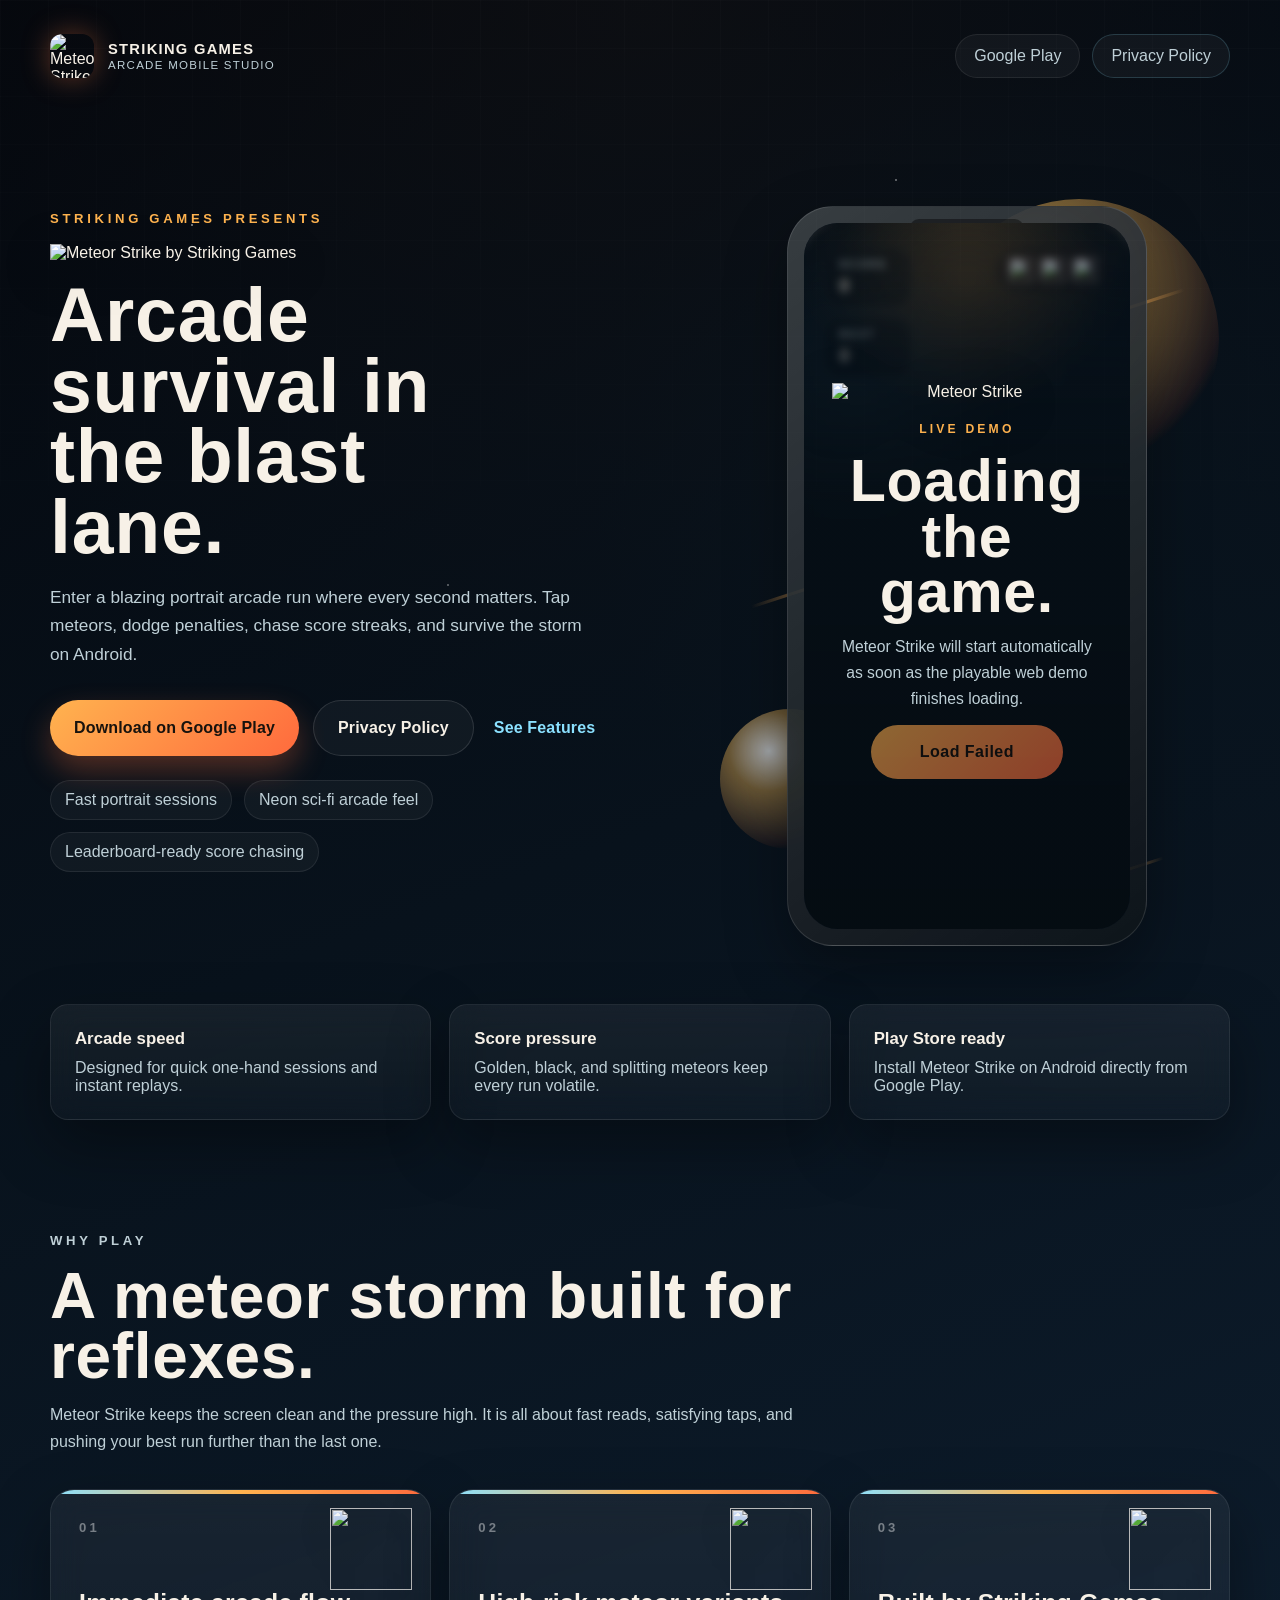
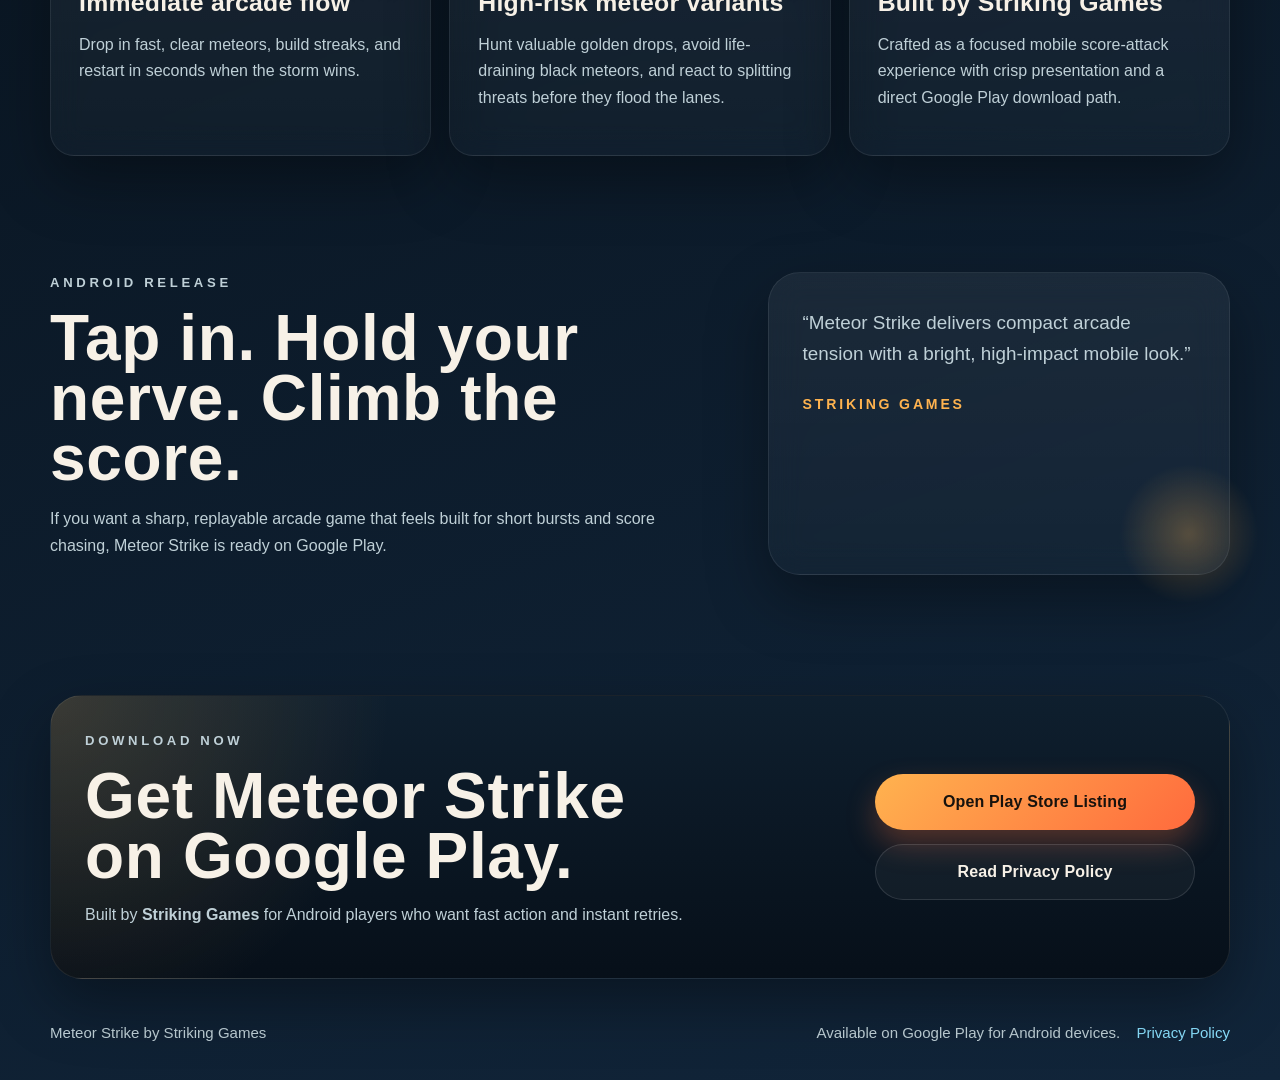
==== index.html @ a372d386 "Add files via upload" ====
<!DOCTYPE html>
<html lang="en">
  <head>
    <meta charset="UTF-8" />
    <meta name="viewport" content="width=device-width, initial-scale=1.0" />
    <title>Meteor Strike | Download on Google Play</title>
    <meta
      name="description"
      content="Meteor Strike by Striking Games is a fast arcade meteor-tapping game for Android. Download it now on Google Play."
    />
    <meta
      property="og:title"
      content="Meteor Strike | Download on Google Play"
    />
    <meta
      property="og:description"
      content="Dive into a blazing arcade storm from Striking Games and download Meteor Strike on Google Play."
    />
    <meta property="og:type" content="website" />
    <link rel="preconnect" href="https://play.google.com" />
    <link rel="stylesheet" href="styles.css" />
  </head>
  <body>
    <div class="page-shell">
      <header class="hero">
        <nav class="topbar" aria-label="Primary">
          <a class="studio-mark" href="#top" aria-label="Meteor Strike home">
            <img
              class="studio-mark__icon"
              src="assets/logo_meteor_strike_mark.png"
              alt="Meteor Strike icon"
            />
            <span class="studio-mark__text">
              <strong>Striking Games</strong>
              <span>Arcade Mobile Studio</span>
            </span>
          </a>
          <div class="topbar__actions">
            <a
              class="topbar__link"
              href="https://play.google.com/store/apps/details?id=com.strikinggames.meteorstrike"
              target="_blank"
              rel="noreferrer"
            >
              Google Play
            </a>
            <a
              class="topbar__link topbar__link--soft"
              href="https://strikinggames.github.io/meteor-strike-privacy/"
              target="_blank"
              rel="noreferrer"
            >
              Privacy Policy
            </a>
          </div>
        </nav>

        <section class="hero__content" id="top">
          <div class="hero-copy">
            <p class="eyebrow">STRIKING GAMES PRESENTS</p>
            <img
              class="hero-copy__logo"
              src="assets/logo_meteor_strike.png"
              alt="Meteor Strike by Striking Games"
            />
            <h1 class="sr-only">Meteor Strike</h1>
            <p class="hero-copy__tagline">Arcade survival in the blast lane.</p>
            <p class="hero-copy__lede">
              Enter a blazing portrait arcade run where every second matters.
              Tap meteors, dodge penalties, chase score streaks, and survive the
              storm on Android.
            </p>
            <div class="hero-copy__actions">
              <a
                class="button button--primary"
                href="https://play.google.com/store/apps/details?id=com.strikinggames.meteorstrike"
                target="_blank"
                rel="noreferrer"
              >
                Download on Google Play
              </a>
              <a
                class="button button--ghost"
                href="https://strikinggames.github.io/meteor-strike-privacy/"
                target="_blank"
                rel="noreferrer"
              >
                Privacy Policy
              </a>
              <a class="button button--text" href="#features">See Features</a>
            </div>
            <ul class="hero-copy__meta" aria-label="Game highlights">
              <li>Fast portrait sessions</li>
              <li>Neon sci-fi arcade feel</li>
              <li>Leaderboard-ready score chasing</li>
            </ul>
          </div>

          <div class="hero-art">
            <div class="phone-frame">
              <div class="phone-frame__screen">
                <div class="game-shell" data-game-root>
                  <canvas
                    class="game-canvas"
                    data-game-canvas
                    width="540"
                    height="1170"
                  ></canvas>

                  <div class="game-ui">
                    <div class="game-hud">
                      <div class="game-badges">
                        <div class="game-badge">
                          <span>Score</span>
                          <strong data-game-score>0</strong>
                        </div>
                        <div class="game-badge">
                          <span>Best</span>
                          <strong data-game-best>0</strong>
                        </div>
                      </div>

                      <div
                        class="game-hearts"
                        data-game-hearts
                        aria-label="Lives remaining"
                      >
                        <img
                          class="game-heart"
                          src="assets/icon_heart.png"
                          alt=""
                        />
                        <img
                          class="game-heart"
                          src="assets/icon_heart.png"
                          alt=""
                        />
                        <img
                          class="game-heart"
                          src="assets/icon_heart.png"
                          alt=""
                        />
                      </div>
                    </div>

                    <div class="game-tip" data-game-tip>
                      Hold and drag across meteors
                    </div>

                    <div class="game-overlay" data-game-menu>
                      <img
                        class="game-overlay__logo"
                        src="assets/logo_meteor_strike.png"
                        alt="Meteor Strike"
                      />
                      <p class="game-overlay__eyebrow">LIVE DEMO</p>
                      <h2>Loading the game.</h2>
                      <p class="game-overlay__text">
                        Meteor Strike will start automatically as soon as the
                        playable web demo finishes loading.
                      </p>
                      <button
                        class="game-button"
                        data-game-start
                        type="button"
                      >
                        Start Run
                      </button>
                    </div>

                    <div class="game-overlay" data-game-over hidden>
                      <p class="game-overlay__eyebrow">GAME OVER</p>
                      <h2 data-game-final-score>Final Score 0</h2>
                      <p class="game-overlay__text" data-game-best-line>
                        Best 0
                      </p>
                      <button
                        class="game-button"
                        data-game-retry
                        type="button"
                      >
                        Play Again
                      </button>
                    </div>
                  </div>
                </div>
              </div>
            </div>

            <div class="orb orb--large"></div>
            <div class="orb orb--small"></div>
            <div class="streak streak--one"></div>
            <div class="streak streak--two"></div>
            <div class="streak streak--three"></div>
          </div>
        </section>
      </header>

      <main>
        <section class="stats-band" aria-label="Game value points">
          <article>
            <strong>Arcade speed</strong>
            <span>Designed for quick one-hand sessions and instant replays.</span>
          </article>
          <article>
            <strong>Score pressure</strong>
            <span>Golden, black, and splitting meteors keep every run volatile.</span>
          </article>
          <article>
            <strong>Play Store ready</strong>
            <span>Install Meteor Strike on Android directly from Google Play.</span>
          </article>
        </section>

        <section class="features" id="features">
          <div class="section-heading">
            <p class="eyebrow">WHY PLAY</p>
            <h2>A meteor storm built for reflexes.</h2>
            <p>
              Meteor Strike keeps the screen clean and the pressure high. It is
              all about fast reads, satisfying taps, and pushing your best run
              further than the last one.
            </p>
          </div>

          <div class="feature-grid">
            <article class="feature-card">
              <img
                class="feature-card__meteor"
                src="assets/meteor_normal.png"
                alt=""
              />
              <span class="feature-card__index">01</span>
              <h3>Immediate arcade flow</h3>
              <p>
                Drop in fast, clear meteors, build streaks, and restart in
                seconds when the storm wins.
              </p>
            </article>

            <article class="feature-card">
              <img
                class="feature-card__meteor"
                src="assets/meteor_golden.png"
                alt=""
              />
              <span class="feature-card__index">02</span>
              <h3>High-risk meteor variants</h3>
              <p>
                Hunt valuable golden drops, avoid life-draining black meteors,
                and react to splitting threats before they flood the lanes.
              </p>
            </article>

            <article class="feature-card">
              <img
                class="feature-card__meteor"
                src="assets/meteor_black.png"
                alt=""
              />
              <span class="feature-card__index">03</span>
              <h3>Built by Striking Games</h3>
              <p>
                Crafted as a focused mobile score-attack experience with crisp
                presentation and a direct Google Play download path.
              </p>
            </article>
          </div>
        </section>

        <section class="spotlight">
          <div class="spotlight__copy">
            <p class="eyebrow">ANDROID RELEASE</p>
            <h2>Tap in. Hold your nerve. Climb the score.</h2>
            <p>
              If you want a sharp, replayable arcade game that feels built for
              short bursts and score chasing, Meteor Strike is ready on Google
              Play.
            </p>
          </div>

          <div class="quote-card">
            <p class="quote-card__line">
              “Meteor Strike delivers compact arcade tension with a bright,
              high-impact mobile look.”
            </p>
            <p class="quote-card__source">Striking Games</p>
          </div>
        </section>

        <section class="cta-panel">
          <div class="cta-panel__copy">
            <p class="eyebrow">DOWNLOAD NOW</p>
            <h2>Get Meteor Strike on Google Play.</h2>
            <p>
              Built by <strong>Striking Games</strong> for Android players who
              want fast action and instant retries.
            </p>
          </div>

          <div class="cta-panel__actions">
            <a
              class="button button--primary button--large"
              href="https://play.google.com/store/apps/details?id=com.strikinggames.meteorstrike"
              target="_blank"
              rel="noreferrer"
            >
              Open Play Store Listing
            </a>
            <a
              class="button button--ghost button--large"
              href="https://strikinggames.github.io/meteor-strike-privacy/"
              target="_blank"
              rel="noreferrer"
            >
              Read Privacy Policy
            </a>
          </div>
        </section>
      </main>

      <footer class="footer">
        <p>Meteor Strike by Striking Games</p>
        <p>
          Available on Google Play for Android devices.
          <a
            class="footer__link"
            href="https://strikinggames.github.io/meteor-strike-privacy/"
            target="_blank"
            rel="noreferrer"
          >
            Privacy Policy
          </a>
        </p>
      </footer>
    </div>

    <div class="mobile-action-bar" aria-label="Primary mobile actions">
      <a
        class="mobile-action-bar__button mobile-action-bar__button--primary"
        href="https://play.google.com/store/apps/details?id=com.strikinggames.meteorstrike"
        target="_blank"
        rel="noreferrer"
      >
        Download Game
      </a>
      <a
        class="mobile-action-bar__button mobile-action-bar__button--ghost"
        href="https://strikinggames.github.io/meteor-strike-privacy/"
        target="_blank"
        rel="noreferrer"
      >
        Privacy Policy
      </a>
    </div>
    <script src="demo.js"></script>
  </body>
</html>
---- styles.css ----
:root {
  --bg-deep: #08121c;
  --bg-mid: #11253a;
  --bg-glow: #173f54;
  --panel: rgba(10, 22, 34, 0.72);
  --panel-strong: rgba(11, 20, 29, 0.88);
  --text-main: #f7f1e7;
  --text-soft: #bfd0d7;
  --line: rgba(255, 255, 255, 0.08);
  --ember: #ff6a3d;
  --sun: #ffb34f;
  --ice: #8be1ff;
  --shadow: #26384a;
  --radius-xl: 32px;
  --radius-lg: 24px;
  --radius-md: 18px;
  --shadow-xl: 0 24px 60px rgba(0, 0, 0, 0.35);
  --max-width: 1180px;
}

* {
  box-sizing: border-box;
}

html {
  scroll-behavior: smooth;
}

body {
  margin: 0;
  min-height: 100vh;
  color: var(--text-main);
  font-family: "Avenir Next", "Segoe UI", "Trebuchet MS", sans-serif;
  background:
    linear-gradient(160deg, rgba(4, 7, 13, 0.82) 0%, rgba(8, 18, 28, 0.9) 34%, rgba(17, 37, 58, 0.94) 100%),
    radial-gradient(circle at top, rgba(255, 163, 73, 0.18), transparent 28%),
    radial-gradient(circle at 80% 18%, rgba(85, 222, 255, 0.12), transparent 18%),
    url("assets/background_space.png") center top / cover fixed,
    linear-gradient(160deg, #04070d 0%, var(--bg-deep) 34%, var(--bg-mid) 100%);
  overflow-x: hidden;
}

body::before {
  content: "";
  position: fixed;
  inset: 0;
  pointer-events: none;
  background-image:
    radial-gradient(circle at 15% 25%, rgba(255, 255, 255, 0.9) 0 1px, transparent 1.4px),
    radial-gradient(circle at 35% 65%, rgba(255, 255, 255, 0.65) 0 1px, transparent 1.5px),
    radial-gradient(circle at 70% 20%, rgba(255, 255, 255, 0.75) 0 1px, transparent 1.4px),
    radial-gradient(circle at 85% 72%, rgba(255, 255, 255, 0.6) 0 1px, transparent 1.5px);
  opacity: 0.45;
}

body::after {
  content: "";
  position: fixed;
  inset: 0;
  pointer-events: none;
  background:
    linear-gradient(rgba(255, 255, 255, 0.02) 1px, transparent 1px),
    linear-gradient(90deg, rgba(255, 255, 255, 0.02) 1px, transparent 1px);
  background-size: 48px 48px;
  mask-image: linear-gradient(to bottom, rgba(0, 0, 0, 0.75), transparent 90%);
}

a {
  color: inherit;
  text-decoration: none;
}

.page-shell {
  position: relative;
}

.mobile-action-bar {
  display: none;
}

.hero,
.stats-band,
.features,
.spotlight,
.cta-panel,
.footer {
  width: min(calc(100% - 32px), var(--max-width));
  margin: 0 auto;
}

.hero {
  padding: 24px 0 40px;
}

.topbar {
  display: flex;
  align-items: center;
  justify-content: space-between;
  gap: 24px;
  padding: 10px 0 28px;
}

.studio-mark {
  display: inline-flex;
  align-items: center;
  gap: 14px;
}

.studio-mark__icon {
  width: 44px;
  height: 44px;
  border-radius: 12px;
  object-fit: cover;
  box-shadow: 0 0 28px rgba(255, 130, 71, 0.35);
}

.studio-mark__text {
  display: grid;
  gap: 2px;
  text-transform: uppercase;
  letter-spacing: 0.08em;
}

.studio-mark__text strong {
  font-size: 0.92rem;
}

.studio-mark__text span {
  font-size: 0.72rem;
  color: var(--text-soft);
}

.topbar__actions {
  display: flex;
  align-items: center;
  gap: 12px;
  flex-wrap: wrap;
}

.topbar__link {
  padding: 12px 18px;
  border: 1px solid var(--line);
  border-radius: 999px;
  background: rgba(255, 255, 255, 0.04);
  color: var(--text-soft);
  transition: border-color 0.2s ease, transform 0.2s ease, color 0.2s ease;
}

.topbar__link:hover,
.topbar__link:focus-visible {
  color: var(--text-main);
  border-color: rgba(255, 180, 79, 0.5);
  transform: translateY(-1px);
}

.topbar__link--soft {
  border-color: rgba(139, 225, 255, 0.18);
}

.hero__content {
  display: grid;
  grid-template-columns: minmax(0, 1.08fr) minmax(320px, 0.92fr);
  gap: 36px;
  align-items: center;
  padding: 28px 0 0;
}

.hero-copy {
  animation: rise-in 0.8s ease both;
}

.eyebrow {
  margin: 0 0 14px;
  color: var(--sun);
  font-size: 0.82rem;
  font-weight: 700;
  letter-spacing: 0.28em;
  text-transform: uppercase;
}

.sr-only {
  position: absolute;
  width: 1px;
  height: 1px;
  padding: 0;
  margin: -1px;
  overflow: hidden;
  clip: rect(0, 0, 0, 0);
  white-space: nowrap;
  border: 0;
}

h1,
h2,
h3 {
  margin: 0;
  font-family: "Avenir Next Condensed", "Futura", "Trebuchet MS", sans-serif;
  line-height: 0.94;
  letter-spacing: 0.01em;
}

h1 {
  max-width: 10ch;
  font-size: clamp(3.6rem, 9vw, 7.2rem);
}

h2 {
  font-size: clamp(2.4rem, 5vw, 4.4rem);
}

h3 {
  font-size: 1.55rem;
  line-height: 1;
}

p {
  line-height: 1.65;
}

.hero-copy__logo {
  display: block;
  width: min(100%, 520px);
  margin-top: 4px;
  filter: drop-shadow(0 12px 24px rgba(0, 0, 0, 0.28));
}

.hero-copy__tagline {
  max-width: 26rem;
  margin: 18px 0 0;
  font-family: "Avenir Next Condensed", "Futura", "Trebuchet MS", sans-serif;
  font-size: clamp(2.6rem, 6vw, 4.7rem);
  font-weight: 700;
  letter-spacing: 0.01em;
  line-height: 0.94;
}

.hero-copy__lede,
.section-heading p,
.spotlight__copy p,
.cta-panel__copy p,
.feature-card p,
.quote-card__line,
.stats-band span,
.footer p {
  color: var(--text-soft);
}

.hero-copy__lede {
  max-width: 34rem;
  margin: 20px 0 0;
  font-size: 1.08rem;
}

.hero-copy__actions {
  display: flex;
  flex-wrap: wrap;
  gap: 14px;
  margin-top: 32px;
}

.button {
  display: inline-flex;
  align-items: center;
  justify-content: center;
  min-height: 56px;
  padding: 14px 24px;
  border-radius: 999px;
  font-weight: 700;
  letter-spacing: 0.01em;
  transition: transform 0.22s ease, box-shadow 0.22s ease, border-color 0.22s ease;
}

.button:hover,
.button:focus-visible {
  transform: translateY(-2px);
}

.button--primary {
  background: linear-gradient(135deg, var(--sun), var(--ember));
  color: #17120d;
  box-shadow: 0 14px 30px rgba(255, 113, 61, 0.3);
}

.button--primary:hover,
.button--primary:focus-visible {
  box-shadow: 0 18px 42px rgba(255, 113, 61, 0.42);
}

.button--ghost {
  border: 1px solid rgba(255, 255, 255, 0.12);
  background: rgba(255, 255, 255, 0.04);
}

.button--ghost:hover,
.button--ghost:focus-visible {
  border-color: rgba(139, 225, 255, 0.45);
}

.button--text {
  min-height: auto;
  padding: 16px 6px;
  border-radius: 0;
  color: var(--ice);
}

.button--text:hover,
.button--text:focus-visible {
  box-shadow: none;
  color: var(--text-main);
}

.button--large {
  min-width: min(100%, 320px);
}

.hero-copy__meta {
  display: flex;
  flex-wrap: wrap;
  gap: 12px;
  padding: 0;
  margin: 24px 0 0;
  list-style: none;
}

.hero-copy__meta li {
  padding: 10px 14px;
  border: 1px solid rgba(255, 255, 255, 0.08);
  border-radius: 999px;
  background: rgba(255, 255, 255, 0.04);
  color: var(--text-soft);
}

.hero-art {
  position: relative;
  min-height: 680px;
  animation: rise-in 0.95s ease 0.12s both;
}

.phone-frame {
  position: relative;
  z-index: 2;
  width: min(100%, 360px);
  margin: 72px auto 0;
  padding: 16px;
  border-radius: 46px;
  background:
    linear-gradient(145deg, rgba(255, 255, 255, 0.2), rgba(255, 255, 255, 0.03)),
    rgba(6, 13, 18, 0.9);
  border: 1px solid rgba(255, 255, 255, 0.12);
  box-shadow: var(--shadow-xl);
}

.phone-frame::before {
  content: "";
  position: absolute;
  top: 12px;
  left: 50%;
  width: 32%;
  height: 18px;
  transform: translateX(-50%);
  border-radius: 999px;
  background: rgba(0, 0, 0, 0.42);
}

.phone-frame__screen {
  position: relative;
  aspect-ratio: 9 / 19.5;
  overflow: hidden;
  border-radius: 34px;
  isolation: isolate;
  user-select: none;
  background:
    linear-gradient(180deg, rgba(7, 16, 25, 0.18), rgba(7, 16, 25, 0.3)),
    radial-gradient(circle at 50% 8%, rgba(255, 173, 84, 0.25), transparent 20%),
    radial-gradient(circle at 15% 24%, rgba(139, 225, 255, 0.12), transparent 24%),
    url("assets/background_space.png") center center / cover,
    linear-gradient(180deg, #071019 0%, #10263a 52%, #08121c 100%);
}

.phone-frame__screen.is-dragging {
  cursor: grabbing;
}

.phone-frame__screen::before {
  content: "";
  position: absolute;
  inset: 0;
  z-index: 0;
  background:
    radial-gradient(circle at 20% 14%, rgba(255, 255, 255, 0.95) 0 1px, transparent 1.5px),
    radial-gradient(circle at 78% 22%, rgba(255, 255, 255, 0.6) 0 1px, transparent 1.5px),
    radial-gradient(circle at 42% 44%, rgba(255, 255, 255, 0.75) 0 1px, transparent 1.4px),
    radial-gradient(circle at 66% 74%, rgba(255, 255, 255, 0.7) 0 1px, transparent 1.4px);
  opacity: 0.55;
}

.game-shell {
  position: absolute;
  inset: 0;
  z-index: 1;
}

.game-canvas {
  position: absolute;
  inset: 0;
  width: 100%;
  height: 100%;
  display: block;
  background: transparent;
  touch-action: none;
}

.game-ui {
  position: absolute;
  inset: 0;
  z-index: 2;
  pointer-events: none;
}

.game-hud {
  position: absolute;
  top: 24px;
  left: 20px;
  right: 20px;
  display: flex;
  align-items: flex-start;
  justify-content: space-between;
  gap: 16px;
}

.game-badges {
  display: flex;
  gap: 10px;
  flex-wrap: wrap;
}

.game-badge {
  min-width: 88px;
  padding: 10px 14px 11px;
  border: 1px solid rgba(255, 255, 255, 0.08);
  border-radius: 18px;
  background: rgba(7, 16, 25, 0.48);
  backdrop-filter: blur(10px);
}

.game-badge span {
  display: block;
  color: var(--text-soft);
  font-size: 0.68rem;
  font-weight: 700;
  letter-spacing: 0.18em;
  text-transform: uppercase;
}

.game-badge strong {
  display: block;
  margin-top: 6px;
  font-size: 1.2rem;
  line-height: 1;
}

.game-hearts {
  display: flex;
  align-items: center;
  gap: 8px;
  padding: 10px 12px;
  border: 1px solid rgba(255, 255, 255, 0.08);
  border-radius: 999px;
  background: rgba(7, 16, 25, 0.48);
  backdrop-filter: blur(10px);
}

.game-heart {
  width: 24px;
  height: 24px;
  object-fit: contain;
  filter: drop-shadow(0 0 10px rgba(255, 108, 96, 0.18));
  transition: opacity 0.18s ease, transform 0.18s ease;
}

.game-heart.is-empty {
  opacity: 0.18;
  transform: scale(0.9);
}

.game-tip {
  position: absolute;
  left: 20px;
  right: 20px;
  bottom: 22px;
  padding: 12px 16px;
  border: 1px solid rgba(255, 255, 255, 0.08);
  border-radius: 18px;
  background: rgba(7, 16, 25, 0.48);
  color: var(--text-main);
  font-size: 0.86rem;
  font-weight: 600;
  letter-spacing: 0.02em;
  text-align: center;
  backdrop-filter: blur(10px);
  opacity: 1;
  transform: translateY(0);
  transition: opacity 0.24s ease, transform 0.24s ease;
}

.game-tip.is-hidden {
  opacity: 0;
  transform: translateY(10px);
}

.game-overlay {
  position: absolute;
  inset: 0;
  display: flex;
  flex-direction: column;
  align-items: center;
  justify-content: center;
  gap: 14px;
  padding: 54px 28px 44px;
  text-align: center;
  pointer-events: auto;
  background:
    linear-gradient(180deg, rgba(4, 12, 19, 0.42), rgba(5, 12, 18, 0.88) 40%, rgba(5, 12, 18, 0.94) 100%),
    radial-gradient(circle at top, rgba(255, 183, 79, 0.14), transparent 26%);
  backdrop-filter: blur(4px);
}

.game-overlay[hidden] {
  display: none;
}

.game-overlay__logo {
  width: min(100%, 280px);
  filter: drop-shadow(0 12px 28px rgba(0, 0, 0, 0.34));
}

.game-overlay__eyebrow {
  margin: 4px 0 0;
  color: var(--sun);
  font-size: 0.76rem;
  font-weight: 800;
  letter-spacing: 0.26em;
  text-transform: uppercase;
}

.game-overlay h2 {
  max-width: 9ch;
  font-size: clamp(2.2rem, 8vw, 3.7rem);
}

.game-overlay__text {
  max-width: 19rem;
  margin: 0;
  color: var(--text-soft);
  font-size: 0.98rem;
}

.game-button {
  min-width: 192px;
  min-height: 54px;
  padding: 14px 26px;
  border: 0;
  border-radius: 999px;
  background: linear-gradient(135deg, var(--sun), var(--ember));
  color: #17120d;
  font: inherit;
  font-weight: 800;
  letter-spacing: 0.03em;
  cursor: pointer;
  box-shadow: 0 14px 32px rgba(255, 113, 61, 0.32);
  transition: transform 0.18s ease, box-shadow 0.18s ease;
}

.game-button:hover,
.game-button:focus-visible {
  transform: translateY(-2px);
  box-shadow: 0 18px 38px rgba(255, 113, 61, 0.4);
}

.game-button:disabled {
  opacity: 0.55;
  cursor: wait;
  transform: none;
  box-shadow: none;
}

.mobile-action-bar__button {
  display: inline-flex;
  align-items: center;
  justify-content: center;
  min-height: 54px;
  padding: 14px 16px;
  border-radius: 999px;
  font-weight: 800;
  letter-spacing: 0.02em;
}

.mobile-action-bar__button--primary {
  background: linear-gradient(135deg, var(--sun), var(--ember));
  color: #17120d;
  box-shadow: 0 14px 28px rgba(255, 113, 61, 0.28);
}

.mobile-action-bar__button--ghost {
  border: 1px solid rgba(255, 255, 255, 0.14);
  background: rgba(255, 255, 255, 0.05);
  color: var(--text-main);
}

.status-row {
  position: absolute;
  top: 28px;
  left: 24px;
  right: 24px;
  display: flex;
  align-items: center;
  justify-content: space-between;
  gap: 16px;
  padding: 14px 18px;
  z-index: 5;
  border: 1px solid rgba(255, 255, 255, 0.08);
  border-radius: 20px;
  background: rgba(7, 16, 25, 0.5);
  backdrop-filter: blur(10px);
}

.status-row__score {
  display: grid;
  gap: 4px;
}

.status-row span {
  color: var(--text-soft);
  text-transform: uppercase;
  letter-spacing: 0.16em;
  font-size: 0.75rem;
}

.status-row strong {
  font-size: 1.35rem;
}

.status-row__status {
  padding: 10px 14px;
  border: 1px solid rgba(139, 225, 255, 0.18);
  border-radius: 999px;
  background: rgba(139, 225, 255, 0.08);
  color: var(--ice);
  font-size: 0.78rem;
  font-weight: 700;
  letter-spacing: 0.12em;
  text-transform: uppercase;
  white-space: nowrap;
}

.status-row__status[data-tone="live"] {
  border-color: rgba(139, 225, 255, 0.42);
  color: #dff7ff;
}

.status-row__status[data-tone="gold"] {
  border-color: rgba(255, 183, 79, 0.34);
  background: rgba(255, 183, 79, 0.1);
  color: #ffe5ab;
}

.status-row__status[data-tone="shadow"] {
  border-color: rgba(196, 213, 232, 0.22);
  background: rgba(196, 213, 232, 0.08);
  color: #dce7f2;
}

.status-row__status[data-tone="auto"] {
  border-color: rgba(255, 255, 255, 0.12);
  background: rgba(255, 255, 255, 0.04);
  color: var(--text-soft);
}

.demo-field {
  position: absolute;
  inset: 0;
  z-index: 1;
}

.demo-grid {
  position: absolute;
  inset: 104px 24px 28px;
  display: grid;
  grid-template-columns: repeat(3, minmax(0, 1fr));
  gap: 12px;
  pointer-events: none;
  z-index: 1;
}

.demo-grid span {
  position: relative;
  overflow: hidden;
  border-left: 1px solid rgba(139, 225, 255, 0.08);
  border-right: 1px solid rgba(255, 181, 83, 0.08);
  border-radius: 22px;
  background: linear-gradient(180deg, rgba(255, 255, 255, 0.02), transparent 32%, rgba(255, 110, 61, 0.03));
}

.demo-grid span::after {
  content: "";
  position: absolute;
  inset: auto 14px 18px;
  height: 1px;
  background: linear-gradient(90deg, transparent, rgba(139, 225, 255, 0.45), transparent);
}

.meteor-layer,
.effects-layer,
.swipe-overlay {
  position: absolute;
  inset: 0;
}

.meteor-layer,
.effects-layer {
  pointer-events: none;
}

.meteor-layer {
  z-index: 2;
}

.effects-layer {
  z-index: 6;
}

.swipe-overlay {
  z-index: 4;
  width: 100%;
  height: 100%;
  overflow: visible;
  pointer-events: none;
}

.swipe-overlay__glow,
.swipe-overlay__path {
  fill: none;
  stroke-linecap: round;
  stroke-linejoin: round;
}

.swipe-overlay__glow {
  stroke: rgba(139, 225, 255, 0.18);
  stroke-width: 22;
}

.swipe-overlay__path {
  stroke: rgba(139, 225, 255, 0.92);
  stroke-width: 8;
}

.swipe-cursor {
  position: absolute;
  left: 0;
  top: 0;
  z-index: 5;
  width: 54px;
  height: 54px;
  margin-left: -27px;
  margin-top: -27px;
  border: 2px solid rgba(139, 225, 255, 0.88);
  border-radius: 50%;
  opacity: 0;
  box-shadow:
    0 0 0 8px rgba(139, 225, 255, 0.08),
    0 0 28px rgba(139, 225, 255, 0.28);
  background: radial-gradient(circle, rgba(255, 255, 255, 0.34), rgba(139, 225, 255, 0.04) 54%, transparent 60%);
  transform: scale(0.8);
  transition: opacity 0.12s linear, transform 0.12s linear;
  pointer-events: none;
}

.phone-frame__screen.is-tracking .swipe-cursor {
  transform: scale(1);
}

.demo-instructions {
  position: absolute;
  left: 22px;
  right: 22px;
  bottom: 26px;
  z-index: 5;
  padding: 12px 16px;
  border: 1px solid rgba(255, 255, 255, 0.08);
  border-radius: 18px;
  background: rgba(7, 16, 25, 0.52);
  color: var(--text-main);
  font-size: 0.9rem;
  font-weight: 600;
  letter-spacing: 0.02em;
  text-align: center;
  backdrop-filter: blur(10px);
  transition: opacity 0.24s ease, transform 0.24s ease;
}

.demo-instructions.is-hidden {
  opacity: 0;
  transform: translateY(12px);
}

.meteor-lane {
  position: absolute;
  inset: 110px 0 36px;
}

.meteor-lane--left {
  left: 12%;
}

.meteor-lane--center {
  left: 50%;
}

.meteor-lane--right {
  left: 78%;
}

.meteor {
  position: absolute;
  left: 0;
  top: 0;
  width: 82px;
  height: 82px;
  object-fit: contain;
  pointer-events: none;
  user-select: none;
  filter: drop-shadow(0 0 22px rgba(255, 112, 62, 0.28));
  will-change: transform, opacity;
  transition: opacity 0.12s linear, filter 0.18s ease;
}

.meteor--ember {
  filter: drop-shadow(0 0 24px rgba(255, 112, 62, 0.32));
}

.meteor--gold {
  filter: drop-shadow(0 0 28px rgba(255, 196, 94, 0.34));
}

.meteor--shadow {
  filter: drop-shadow(0 0 18px rgba(116, 136, 160, 0.18));
}

.meteor.is-popped {
  opacity: 0;
  filter: drop-shadow(0 0 32px rgba(255, 255, 255, 0.28));
}

.screen-glow {
  position: absolute;
  inset: auto 0 0;
  height: 170px;
  z-index: 3;
  background: linear-gradient(180deg, transparent, rgba(255, 103, 61, 0.1) 35%, rgba(255, 103, 61, 0.03));
}

.pop-burst {
  position: absolute;
  left: 0;
  top: 0;
  z-index: 6;
  width: 98px;
  height: 98px;
  margin-left: -49px;
  margin-top: -49px;
  border: 2px solid var(--burst-color, rgba(255, 183, 79, 0.85));
  border-radius: 50%;
  opacity: 0;
  pointer-events: none;
  animation: burst-pop 0.52s ease-out forwards;
}

.pop-burst::before,
.pop-burst::after {
  content: "";
  position: absolute;
  inset: 0;
  border-radius: 50%;
}

.pop-burst::before {
  inset: 20px;
  border: 2px solid rgba(255, 255, 255, 0.82);
  opacity: 0.75;
}

.pop-burst::after {
  inset: 36px;
  background: radial-gradient(circle, rgba(255, 255, 255, 0.94), transparent 65%);
}

.score-float {
  position: absolute;
  left: 0;
  top: 0;
  z-index: 6;
  color: var(--float-color, #fff0c4);
  font-family: "Avenir Next Condensed", "Futura", "Trebuchet MS", sans-serif;
  font-size: 1.15rem;
  font-weight: 800;
  letter-spacing: 0.05em;
  text-transform: uppercase;
  white-space: nowrap;
  text-shadow: 0 0 16px rgba(0, 0, 0, 0.32);
  pointer-events: none;
  animation: score-rise 0.66s ease-out forwards;
}

.orb,
.streak {
  position: absolute;
  pointer-events: none;
}

.orb {
  border-radius: 50%;
  background:
    radial-gradient(circle at 35% 30%, rgba(255, 255, 255, 0.9), rgba(255, 193, 92, 0.55) 30%, rgba(255, 106, 61, 0.1) 70%, transparent 75%);
  filter: blur(0.4px);
}

.orb--large {
  top: 8%;
  right: 2%;
  width: 280px;
  height: 280px;
  opacity: 0.85;
}

.orb--small {
  bottom: 12%;
  left: 3%;
  width: 140px;
  height: 140px;
  opacity: 0.7;
}

.streak {
  height: 3px;
  border-radius: 999px;
  background: linear-gradient(90deg, rgba(255, 255, 255, 0), rgba(255, 176, 87, 0.92), rgba(255, 255, 255, 0));
  transform: rotate(-18deg);
  animation: streak-glide 6.8s ease-in-out infinite;
}

.streak--one {
  top: 22%;
  right: 8%;
  width: 160px;
}

.streak--two {
  top: 54%;
  left: 8%;
  width: 210px;
  animation-delay: -2.2s;
}

.streak--three {
  bottom: 8%;
  right: 12%;
  width: 140px;
  animation-delay: -4.4s;
}

.stats-band {
  display: grid;
  grid-template-columns: repeat(3, minmax(0, 1fr));
  gap: 18px;
  margin-top: 18px;
}

.stats-band article,
.feature-card,
.quote-card,
.cta-panel {
  border: 1px solid rgba(255, 255, 255, 0.08);
  background: linear-gradient(180deg, rgba(255, 255, 255, 0.06), rgba(255, 255, 255, 0.025));
  backdrop-filter: blur(16px);
  box-shadow: var(--shadow-xl);
}

.stats-band article {
  display: grid;
  gap: 10px;
  padding: 24px;
  border-radius: var(--radius-md);
}

.stats-band strong {
  font-size: 1.05rem;
}

.features {
  padding: 110px 0 24px;
}

.section-heading {
  max-width: 760px;
}

.section-heading h2 {
  margin-bottom: 16px;
}

.feature-grid {
  display: grid;
  grid-template-columns: repeat(3, minmax(0, 1fr));
  gap: 18px;
  margin-top: 34px;
}

.feature-card {
  position: relative;
  min-height: 250px;
  padding: 28px;
  border-radius: var(--radius-lg);
  overflow: hidden;
}

.feature-card::before {
  content: "";
  position: absolute;
  inset: 0 0 auto;
  height: 4px;
  background: linear-gradient(90deg, var(--ice), var(--sun), var(--ember));
}

.feature-card__meteor {
  position: absolute;
  top: 18px;
  right: 18px;
  width: 82px;
  height: 82px;
  object-fit: contain;
  opacity: 0.96;
  filter: drop-shadow(0 8px 20px rgba(0, 0, 0, 0.25));
}

.feature-card__index {
  display: inline-block;
  margin-bottom: 56px;
  color: rgba(255, 255, 255, 0.42);
  font-size: 0.82rem;
  font-weight: 700;
  letter-spacing: 0.24em;
}

.feature-card h3 {
  margin-bottom: 12px;
}

.spotlight {
  display: grid;
  grid-template-columns: minmax(0, 1.2fr) minmax(280px, 0.8fr);
  gap: 24px;
  align-items: stretch;
  padding: 92px 0 24px;
}

.spotlight__copy {
  padding-right: 36px;
}

.spotlight__copy h2 {
  margin-bottom: 18px;
}

.quote-card {
  position: relative;
  padding: 34px;
  border-radius: var(--radius-xl);
}

.quote-card::before {
  content: "";
  position: absolute;
  inset: auto -30px -30px auto;
  width: 140px;
  height: 140px;
  border-radius: 50%;
  background: radial-gradient(circle, rgba(255, 179, 80, 0.28), transparent 70%);
}

.quote-card__line {
  position: relative;
  z-index: 1;
  margin: 0;
  font-size: 1.18rem;
}

.quote-card__source {
  position: relative;
  z-index: 1;
  margin: 24px 0 0;
  color: var(--sun);
  font-size: 0.88rem;
  font-weight: 700;
  letter-spacing: 0.2em;
  text-transform: uppercase;
}

.cta-panel {
  display: flex;
  align-items: center;
  justify-content: space-between;
  gap: 24px;
  margin: 96px auto 42px;
  padding: 34px;
  border-radius: var(--radius-xl);
  background:
    radial-gradient(circle at left top, rgba(255, 183, 87, 0.18), transparent 28%),
    linear-gradient(180deg, rgba(15, 31, 46, 0.96), rgba(7, 15, 24, 0.96));
}

.cta-panel__copy {
  max-width: 620px;
}

.cta-panel__actions {
  display: flex;
  flex-wrap: wrap;
  justify-content: flex-end;
  gap: 14px;
}

.cta-panel__copy h2 {
  margin-bottom: 14px;
}

.footer {
  display: flex;
  justify-content: space-between;
  gap: 16px;
  padding: 0 0 34px;
}

.footer p {
  margin: 0;
  font-size: 0.94rem;
}

.footer__link {
  margin-left: 12px;
  color: var(--ice);
}

.footer__link:hover,
.footer__link:focus-visible {
  color: var(--text-main);
}

@keyframes meteor-drop {
  0% {
    transform: translateY(-80px) scale(0.9);
    opacity: 0.2;
  }
  10% {
    opacity: 1;
  }
  100% {
    transform: translateY(420px) scale(1.03);
    opacity: 0.9;
  }
}

@keyframes pulse-ring {
  0% {
    transform: scale(0.7);
    opacity: 0.85;
  }
  70% {
    transform: scale(1.25);
    opacity: 0;
  }
  100% {
    opacity: 0;
  }
}

@keyframes burst-pop {
  0% {
    transform: scale(0.28);
    opacity: 0;
  }
  18% {
    opacity: 1;
  }
  100% {
    transform: scale(1.2);
    opacity: 0;
  }
}

@keyframes score-rise {
  0% {
    transform: translate(-50%, -50%) scale(0.82);
    opacity: 0;
  }
  20% {
    opacity: 1;
  }
  100% {
    transform: translate(-50%, -96px) scale(1.02);
    opacity: 0;
  }
}

@keyframes streak-glide {
  0%,
  100% {
    transform: translateX(0) rotate(-18deg);
    opacity: 0.5;
  }
  50% {
    transform: translateX(24px) rotate(-18deg);
    opacity: 1;
  }
}

@keyframes rise-in {
  from {
    transform: translateY(22px);
    opacity: 0;
  }
  to {
    transform: translateY(0);
    opacity: 1;
  }
}

@media (max-width: 980px) {
  .hero__content,
  .spotlight,
  .cta-panel,
  .stats-band,
  .feature-grid {
    grid-template-columns: 1fr;
  }

  .hero-art {
    min-height: auto;
  }

  .phone-frame {
    width: min(100%, 360px);
    margin-top: 24px;
  }

  .spotlight__copy {
    padding-right: 0;
  }

  .cta-panel {
    align-items: flex-start;
    flex-direction: column;
  }

  .cta-panel__actions {
    justify-content: flex-start;
  }

  .footer {
    flex-direction: column;
  }
}

@media (max-width: 640px) {
  body {
    padding-bottom: calc(96px + env(safe-area-inset-bottom));
  }

  .hero,
  .stats-band,
  .features,
  .spotlight,
  .cta-panel,
  .footer {
    width: min(calc(100% - 24px), var(--max-width));
  }

  .hero {
    padding-top: 16px;
    padding-bottom: 18px;
  }

  .topbar {
    flex-direction: row;
    align-items: flex-start;
    justify-content: flex-start;
    padding-bottom: 14px;
  }

  .topbar__actions {
    display: none;
  }

  .hero__content {
    gap: 12px;
  }

  .hero-art {
    order: -1;
  }

  .hero-copy {
    display: flex;
    flex-direction: column;
    align-items: center;
    text-align: center;
  }

  .hero-copy .eyebrow {
    margin-bottom: 8px;
    font-size: 0.72rem;
    letter-spacing: 0.24em;
  }

  .hero-copy__logo {
    width: min(100%, 190px);
    margin-top: 0;
  }

  .hero-copy__tagline,
  .hero-copy__lede,
  .hero-copy__actions,
  .hero-copy__meta {
    display: none;
  }

  .hero-art {
    width: 100%;
  }

  .phone-frame {
    width: min(100%, 286px);
    margin-top: 0;
    padding: 12px;
    border-radius: 34px;
  }

  .phone-frame__screen {
    border-radius: 26px;
  }

  .game-hud {
    top: 16px;
    left: 16px;
    right: 16px;
    gap: 10px;
  }

  .game-badges {
    gap: 8px;
  }

  .game-badge {
    min-width: 76px;
    padding: 9px 12px 10px;
  }

  .game-hearts {
    gap: 6px;
    padding: 9px 10px;
  }

  .game-heart {
    width: 21px;
    height: 21px;
  }

  .game-tip {
    left: 16px;
    right: 16px;
    bottom: 18px;
    padding: 10px 13px;
    font-size: 0.8rem;
  }

  .game-overlay {
    padding: 42px 20px 28px;
  }

  .game-overlay__logo {
    width: min(100%, 220px);
  }

  .game-overlay__text {
    font-size: 0.9rem;
  }

  .game-button {
    width: 100%;
    min-width: 0;
  }

  .orb,
  .streak {
    display: none;
  }

  .feature-card,
  .quote-card,
  .cta-panel,
  .stats-band article {
    padding: 22px;
  }

  .features {
    padding-top: 84px;
  }

  .spotlight {
    padding-top: 76px;
  }

  .cta-panel {
    margin-top: 78px;
  }

  .footer__link {
    display: inline-block;
    margin-left: 0;
    margin-top: 8px;
  }

  .mobile-action-bar {
    position: fixed;
    left: 0;
    right: 0;
    bottom: 0;
    z-index: 60;
    display: grid;
    grid-template-columns: repeat(2, minmax(0, 1fr));
    gap: 10px;
    padding: 12px 12px calc(12px + env(safe-area-inset-bottom));
    background:
      linear-gradient(180deg, rgba(6, 12, 18, 0), rgba(6, 12, 18, 0.9) 22%, rgba(6, 12, 18, 0.97) 100%);
    backdrop-filter: blur(16px);
  }
}
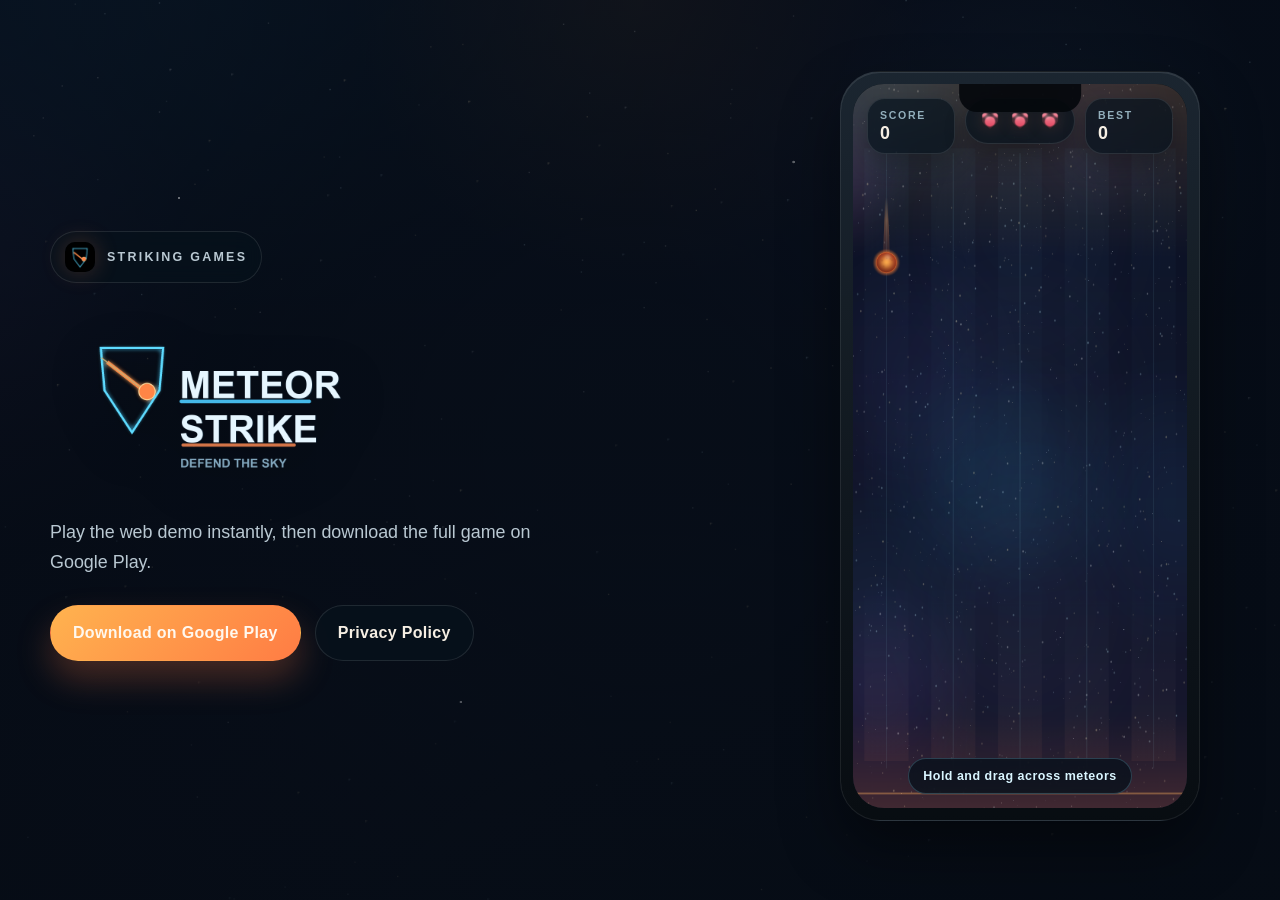
==== commit fc0a4d69: "Add files via upload" ====
--- a/index.html
+++ b/index.html
@@ -2,357 +2,118 @@
 <html lang="en">
   <head>
     <meta charset="UTF-8" />
-    <meta name="viewport" content="width=device-width, initial-scale=1.0" />
-    <title>Meteor Strike | Download on Google Play</title>
+    <meta name="viewport" content="width=device-width, initial-scale=1" />
+    <title>Meteor Strike | Play Web Demo</title>
     <meta
       name="description"
-      content="Meteor Strike by Striking Games is a fast arcade meteor-tapping game for Android. Download it now on Google Play."
+      content="Play the Meteor Strike web demo in your browser, then download the full game on Google Play."
     />
-    <meta
-      property="og:title"
-      content="Meteor Strike | Download on Google Play"
-    />
-    <meta
-      property="og:description"
-      content="Dive into a blazing arcade storm from Striking Games and download Meteor Strike on Google Play."
-    />
-    <meta property="og:type" content="website" />
-    <link rel="preconnect" href="https://play.google.com" />
+    <meta name="theme-color" content="#08121c" />
     <link rel="stylesheet" href="styles.css" />
   </head>
   <body>
-    <div class="page-shell">
-      <header class="hero">
-        <nav class="topbar" aria-label="Primary">
-          <a class="studio-mark" href="#top" aria-label="Meteor Strike home">
+    <main class="page">
+      <section class="hero">
+        <section class="hero-copy" aria-label="Meteor Strike by Striking Games">
+          <header class="brand">
+            <div class="brand__studio">
+              <img
+                class="brand__mark"
+                src="assets/logo_meteor_strike_mark.png"
+                alt=""
+              />
+              <span>Striking Games</span>
+            </div>
+
             <img
-              class="studio-mark__icon"
-              src="assets/logo_meteor_strike_mark.png"
-              alt="Meteor Strike icon"
+              class="brand__logo"
+              src="assets/logo_meteor_strike.png"
+              alt="Meteor Strike"
             />
-            <span class="studio-mark__text">
-              <strong>Striking Games</strong>
-              <span>Arcade Mobile Studio</span>
-            </span>
-          </a>
-          <div class="topbar__actions">
+          </header>
+
+          <p class="hero-copy__lead">
+            Play the web demo instantly, then download the full game on Google Play.
+          </p>
+
+          <nav class="action-dock" aria-label="Primary actions">
             <a
-              class="topbar__link"
+              class="cta cta--primary"
               href="https://play.google.com/store/apps/details?id=com.strikinggames.meteorstrike"
               target="_blank"
               rel="noreferrer"
             >
-              Google Play
+              Download on Google Play
             </a>
             <a
-              class="topbar__link topbar__link--soft"
+              class="cta cta--secondary"
               href="https://strikinggames.github.io/meteor-strike-privacy/"
               target="_blank"
               rel="noreferrer"
             >
               Privacy Policy
             </a>
-          </div>
-        </nav>
+          </nav>
+        </section>
 
-        <section class="hero__content" id="top">
-          <div class="hero-copy">
-            <p class="eyebrow">STRIKING GAMES PRESENTS</p>
-            <img
-              class="hero-copy__logo"
-              src="assets/logo_meteor_strike.png"
-              alt="Meteor Strike by Striking Games"
-            />
-            <h1 class="sr-only">Meteor Strike</h1>
-            <p class="hero-copy__tagline">Arcade survival in the blast lane.</p>
-            <p class="hero-copy__lede">
-              Enter a blazing portrait arcade run where every second matters.
-              Tap meteors, dodge penalties, chase score streaks, and survive the
-              storm on Android.
-            </p>
-            <div class="hero-copy__actions">
-              <a
-                class="button button--primary"
-                href="https://play.google.com/store/apps/details?id=com.strikinggames.meteorstrike"
-                target="_blank"
-                rel="noreferrer"
-              >
-                Download on Google Play
-              </a>
-              <a
-                class="button button--ghost"
-                href="https://strikinggames.github.io/meteor-strike-privacy/"
-                target="_blank"
-                rel="noreferrer"
-              >
-                Privacy Policy
-              </a>
-              <a class="button button--text" href="#features">See Features</a>
-            </div>
-            <ul class="hero-copy__meta" aria-label="Game highlights">
-              <li>Fast portrait sessions</li>
-              <li>Neon sci-fi arcade feel</li>
-              <li>Leaderboard-ready score chasing</li>
-            </ul>
-          </div>
+        <section class="play-area" aria-label="Meteor Strike web demo">
+          <div class="phone-frame">
+            <div class="phone-screen">
+              <div class="game-shell" data-game-root>
+                <canvas
+                  class="game-canvas"
+                  data-game-canvas
+                  width="540"
+                  height="1170"
+                  aria-label="Playable Meteor Strike web demo"
+                ></canvas>
 
-          <div class="hero-art">
-            <div class="phone-frame">
-              <div class="phone-frame__screen">
-                <div class="game-shell" data-game-root>
-                  <canvas
-                    class="game-canvas"
-                    data-game-canvas
-                    width="540"
-                    height="1170"
-                  ></canvas>
-
-                  <div class="game-ui">
-                    <div class="game-hud">
-                      <div class="game-badges">
-                        <div class="game-badge">
-                          <span>Score</span>
-                          <strong data-game-score>0</strong>
-                        </div>
-                        <div class="game-badge">
-                          <span>Best</span>
-                          <strong data-game-best>0</strong>
-                        </div>
-                      </div>
-
-                      <div
-                        class="game-hearts"
-                        data-game-hearts
-                        aria-label="Lives remaining"
-                      >
-                        <img
-                          class="game-heart"
-                          src="assets/icon_heart.png"
-                          alt=""
-                        />
-                        <img
-                          class="game-heart"
-                          src="assets/icon_heart.png"
-                          alt=""
-                        />
-                        <img
-                          class="game-heart"
-                          src="assets/icon_heart.png"
-                          alt=""
-                        />
-                      </div>
+                <div class="game-ui">
+                  <div class="hud-row">
+                    <div class="hud-chip">
+                      <span class="hud-label">Score</span>
+                      <strong data-game-score>0</strong>
                     </div>
 
-                    <div class="game-tip" data-game-tip>
-                      Hold and drag across meteors
+                    <div class="hud-lives" aria-label="Lives remaining">
+                      <img class="game-heart" src="assets/icon_heart.png" alt="" />
+                      <img class="game-heart" src="assets/icon_heart.png" alt="" />
+                      <img class="game-heart" src="assets/icon_heart.png" alt="" />
                     </div>
 
-                    <div class="game-overlay" data-game-menu>
-                      <img
-                        class="game-overlay__logo"
-                        src="assets/logo_meteor_strike.png"
-                        alt="Meteor Strike"
-                      />
-                      <p class="game-overlay__eyebrow">LIVE DEMO</p>
-                      <h2>Loading the game.</h2>
-                      <p class="game-overlay__text">
-                        Meteor Strike will start automatically as soon as the
-                        playable web demo finishes loading.
-                      </p>
-                      <button
-                        class="game-button"
-                        data-game-start
-                        type="button"
-                      >
-                        Start Run
-                      </button>
+                    <div class="hud-chip">
+                      <span class="hud-label">Best</span>
+                      <strong data-game-best>0</strong>
                     </div>
+                  </div>
 
-                    <div class="game-overlay" data-game-over hidden>
-                      <p class="game-overlay__eyebrow">GAME OVER</p>
-                      <h2 data-game-final-score>Final Score 0</h2>
-                      <p class="game-overlay__text" data-game-best-line>
-                        Best 0
-                      </p>
-                      <button
-                        class="game-button"
-                        data-game-retry
-                        type="button"
-                      >
-                        Play Again
-                      </button>
+                  <div class="game-tip" data-game-tip>Hold and drag across meteors</div>
+
+                  <div class="game-overlay" data-game-menu>
+                    <div class="overlay-card">
+                      <p class="overlay-kicker">Loading Demo</p>
+                      <h1 class="overlay-title">Meteor Strike</h1>
+                      <p class="overlay-copy">Play in the browser, then grab the full version below.</p>
+                      <button class="game-button" data-game-start type="button">Loading...</button>
+                    </div>
+                  </div>
+
+                  <div class="game-overlay" data-game-over hidden>
+                    <div class="overlay-card">
+                      <p class="overlay-kicker">Run Over</p>
+                      <p class="overlay-score" data-game-final-score>Final Score 0</p>
+                      <p class="overlay-best" data-game-best-line>Best 0</p>
+                      <button class="game-button" data-game-retry type="button">Play Again</button>
                     </div>
                   </div>
                 </div>
               </div>
             </div>
-
-            <div class="orb orb--large"></div>
-            <div class="orb orb--small"></div>
-            <div class="streak streak--one"></div>
-            <div class="streak streak--two"></div>
-            <div class="streak streak--three"></div>
           </div>
         </section>
-      </header>
+      </section>
+    </main>
 
-      <main>
-        <section class="stats-band" aria-label="Game value points">
-          <article>
-            <strong>Arcade speed</strong>
-            <span>Designed for quick one-hand sessions and instant replays.</span>
-          </article>
-          <article>
-            <strong>Score pressure</strong>
-            <span>Golden, black, and splitting meteors keep every run volatile.</span>
-          </article>
-          <article>
-            <strong>Play Store ready</strong>
-            <span>Install Meteor Strike on Android directly from Google Play.</span>
-          </article>
-        </section>
-
-        <section class="features" id="features">
-          <div class="section-heading">
-            <p class="eyebrow">WHY PLAY</p>
-            <h2>A meteor storm built for reflexes.</h2>
-            <p>
-              Meteor Strike keeps the screen clean and the pressure high. It is
-              all about fast reads, satisfying taps, and pushing your best run
-              further than the last one.
-            </p>
-          </div>
-
-          <div class="feature-grid">
-            <article class="feature-card">
-              <img
-                class="feature-card__meteor"
-                src="assets/meteor_normal.png"
-                alt=""
-              />
-              <span class="feature-card__index">01</span>
-              <h3>Immediate arcade flow</h3>
-              <p>
-                Drop in fast, clear meteors, build streaks, and restart in
-                seconds when the storm wins.
-              </p>
-            </article>
-
-            <article class="feature-card">
-              <img
-                class="feature-card__meteor"
-                src="assets/meteor_golden.png"
-                alt=""
-              />
-              <span class="feature-card__index">02</span>
-              <h3>High-risk meteor variants</h3>
-              <p>
-                Hunt valuable golden drops, avoid life-draining black meteors,
-                and react to splitting threats before they flood the lanes.
-              </p>
-            </article>
-
-            <article class="feature-card">
-              <img
-                class="feature-card__meteor"
-                src="assets/meteor_black.png"
-                alt=""
-              />
-              <span class="feature-card__index">03</span>
-              <h3>Built by Striking Games</h3>
-              <p>
-                Crafted as a focused mobile score-attack experience with crisp
-                presentation and a direct Google Play download path.
-              </p>
-            </article>
-          </div>
-        </section>
-
-        <section class="spotlight">
-          <div class="spotlight__copy">
-            <p class="eyebrow">ANDROID RELEASE</p>
-            <h2>Tap in. Hold your nerve. Climb the score.</h2>
-            <p>
-              If you want a sharp, replayable arcade game that feels built for
-              short bursts and score chasing, Meteor Strike is ready on Google
-              Play.
-            </p>
-          </div>
-
-          <div class="quote-card">
-            <p class="quote-card__line">
-              “Meteor Strike delivers compact arcade tension with a bright,
-              high-impact mobile look.”
-            </p>
-            <p class="quote-card__source">Striking Games</p>
-          </div>
-        </section>
-
-        <section class="cta-panel">
-          <div class="cta-panel__copy">
-            <p class="eyebrow">DOWNLOAD NOW</p>
-            <h2>Get Meteor Strike on Google Play.</h2>
-            <p>
-              Built by <strong>Striking Games</strong> for Android players who
-              want fast action and instant retries.
-            </p>
-          </div>
-
-          <div class="cta-panel__actions">
-            <a
-              class="button button--primary button--large"
-              href="https://play.google.com/store/apps/details?id=com.strikinggames.meteorstrike"
-              target="_blank"
-              rel="noreferrer"
-            >
-              Open Play Store Listing
-            </a>
-            <a
-              class="button button--ghost button--large"
-              href="https://strikinggames.github.io/meteor-strike-privacy/"
-              target="_blank"
-              rel="noreferrer"
-            >
-              Read Privacy Policy
-            </a>
-          </div>
-        </section>
-      </main>
-
-      <footer class="footer">
-        <p>Meteor Strike by Striking Games</p>
-        <p>
-          Available on Google Play for Android devices.
-          <a
-            class="footer__link"
-            href="https://strikinggames.github.io/meteor-strike-privacy/"
-            target="_blank"
-            rel="noreferrer"
-          >
-            Privacy Policy
-          </a>
-        </p>
-      </footer>
-    </div>
-
-    <div class="mobile-action-bar" aria-label="Primary mobile actions">
-      <a
-        class="mobile-action-bar__button mobile-action-bar__button--primary"
-        href="https://play.google.com/store/apps/details?id=com.strikinggames.meteorstrike"
-        target="_blank"
-        rel="noreferrer"
-      >
-        Download Game
-      </a>
-      <a
-        class="mobile-action-bar__button mobile-action-bar__button--ghost"
-        href="https://strikinggames.github.io/meteor-strike-privacy/"
-        target="_blank"
-        rel="noreferrer"
-      >
-        Privacy Policy
-      </a>
-    </div>
     <script src="demo.js"></script>
   </body>
 </html>
--- a/styles.css
+++ b/styles.css
@@ -1,42 +1,36 @@
 :root {
-  --bg-deep: #08121c;
-  --bg-mid: #11253a;
-  --bg-glow: #173f54;
-  --panel: rgba(10, 22, 34, 0.72);
-  --panel-strong: rgba(11, 20, 29, 0.88);
-  --text-main: #f7f1e7;
-  --text-soft: #bfd0d7;
-  --line: rgba(255, 255, 255, 0.08);
-  --ember: #ff6a3d;
-  --sun: #ffb34f;
-  --ice: #8be1ff;
-  --shadow: #26384a;
-  --radius-xl: 32px;
-  --radius-lg: 24px;
-  --radius-md: 18px;
-  --shadow-xl: 0 24px 60px rgba(0, 0, 0, 0.35);
-  --max-width: 1180px;
+  --bg-top: #07111a;
+  --bg-bottom: #10263a;
+  --panel: rgba(7, 18, 28, 0.78);
+  --panel-strong: rgba(6, 16, 27, 0.9);
+  --line: rgba(255, 255, 255, 0.1);
+  --line-strong: rgba(255, 184, 97, 0.34);
+  --text-main: #f6efe4;
+  --text-soft: #b9c8d2;
+  --accent: #ff7c44;
+  --accent-strong: #ffb34f;
+  --ice: #8fe5ff;
 }
 
 * {
   box-sizing: border-box;
 }
 
-html {
-  scroll-behavior: smooth;
-}
-
+html,
 body {
   margin: 0;
-  min-height: 100vh;
+  min-height: 100%;
+}
+
+body {
   color: var(--text-main);
   font-family: "Avenir Next", "Segoe UI", "Trebuchet MS", sans-serif;
   background:
-    linear-gradient(160deg, rgba(4, 7, 13, 0.82) 0%, rgba(8, 18, 28, 0.9) 34%, rgba(17, 37, 58, 0.94) 100%),
-    radial-gradient(circle at top, rgba(255, 163, 73, 0.18), transparent 28%),
-    radial-gradient(circle at 80% 18%, rgba(85, 222, 255, 0.12), transparent 18%),
-    url("assets/background_space.png") center top / cover fixed,
-    linear-gradient(160deg, #04070d 0%, var(--bg-deep) 34%, var(--bg-mid) 100%);
+    linear-gradient(180deg, rgba(5, 11, 19, 0.72), rgba(5, 11, 19, 0.9)),
+    radial-gradient(circle at top, rgba(255, 170, 90, 0.14), transparent 26%),
+    radial-gradient(circle at 82% 18%, rgba(143, 229, 255, 0.12), transparent 18%),
+    url("assets/background_space.png") center top / cover no-repeat,
+    linear-gradient(180deg, var(--bg-top), var(--bg-bottom));
   overflow-x: hidden;
 }
 
@@ -45,24 +39,12 @@
   position: fixed;
   inset: 0;
   pointer-events: none;
-  background-image:
-    radial-gradient(circle at 15% 25%, rgba(255, 255, 255, 0.9) 0 1px, transparent 1.4px),
-    radial-gradient(circle at 35% 65%, rgba(255, 255, 255, 0.65) 0 1px, transparent 1.5px),
-    radial-gradient(circle at 70% 20%, rgba(255, 255, 255, 0.75) 0 1px, transparent 1.4px),
-    radial-gradient(circle at 85% 72%, rgba(255, 255, 255, 0.6) 0 1px, transparent 1.5px);
-  opacity: 0.45;
-}
-
-body::after {
-  content: "";
-  position: fixed;
-  inset: 0;
-  pointer-events: none;
   background:
-    linear-gradient(rgba(255, 255, 255, 0.02) 1px, transparent 1px),
-    linear-gradient(90deg, rgba(255, 255, 255, 0.02) 1px, transparent 1px);
-  background-size: 48px 48px;
-  mask-image: linear-gradient(to bottom, rgba(0, 0, 0, 0.75), transparent 90%);
+    radial-gradient(circle at 14% 22%, rgba(255, 255, 255, 0.82) 0 1px, transparent 1.4px),
+    radial-gradient(circle at 62% 18%, rgba(255, 255, 255, 0.72) 0 1px, transparent 1.6px),
+    radial-gradient(circle at 82% 64%, rgba(255, 255, 255, 0.55) 0 1px, transparent 1.5px),
+    radial-gradient(circle at 36% 78%, rgba(255, 255, 255, 0.6) 0 1px, transparent 1.5px);
+  opacity: 0.48;
 }
 
 a {
@@ -70,284 +52,129 @@
   text-decoration: none;
 }
 
-.page-shell {
-  position: relative;
-}
-
-.mobile-action-bar {
-  display: none;
-}
-
-.hero,
-.stats-band,
-.features,
-.spotlight,
-.cta-panel,
-.footer {
-  width: min(calc(100% - 32px), var(--max-width));
+img {
+  display: block;
+  max-width: 100%;
+}
+
+.page {
+  width: min(calc(100% - 48px), 1180px);
+  min-height: 100vh;
   margin: 0 auto;
-}
-
-.hero {
-  padding: 24px 0 40px;
-}
-
-.topbar {
+  padding: 40px 0 48px;
   display: flex;
   align-items: center;
-  justify-content: space-between;
-  gap: 24px;
-  padding: 10px 0 28px;
-}
-
-.studio-mark {
+}
+
+.hero {
+  width: 100%;
+  display: grid;
+  grid-template-columns: minmax(320px, 1fr) minmax(340px, 420px);
+  gap: clamp(32px, 5vw, 72px);
+  align-items: center;
+}
+
+.hero-copy {
+  max-width: 560px;
+}
+
+.brand {
+  display: grid;
+  gap: 18px;
+}
+
+.brand__studio {
   display: inline-flex;
   align-items: center;
-  gap: 14px;
-}
-
-.studio-mark__icon {
-  width: 44px;
-  height: 44px;
-  border-radius: 12px;
-  object-fit: cover;
-  box-shadow: 0 0 28px rgba(255, 130, 71, 0.35);
-}
-
-.studio-mark__text {
-  display: grid;
-  gap: 2px;
-  text-transform: uppercase;
-  letter-spacing: 0.08em;
-}
-
-.studio-mark__text strong {
-  font-size: 0.92rem;
-}
-
-.studio-mark__text span {
-  font-size: 0.72rem;
-  color: var(--text-soft);
-}
-
-.topbar__actions {
-  display: flex;
-  align-items: center;
+  justify-content: center;
   gap: 12px;
-  flex-wrap: wrap;
-}
-
-.topbar__link {
-  padding: 12px 18px;
+  width: fit-content;
+  padding: 10px 14px;
   border: 1px solid var(--line);
   border-radius: 999px;
-  background: rgba(255, 255, 255, 0.04);
+  background: rgba(7, 18, 28, 0.56);
+  backdrop-filter: blur(10px);
   color: var(--text-soft);
-  transition: border-color 0.2s ease, transform 0.2s ease, color 0.2s ease;
-}
-
-.topbar__link:hover,
-.topbar__link:focus-visible {
-  color: var(--text-main);
-  border-color: rgba(255, 180, 79, 0.5);
-  transform: translateY(-1px);
-}
-
-.topbar__link--soft {
-  border-color: rgba(139, 225, 255, 0.18);
-}
-
-.hero__content {
-  display: grid;
-  grid-template-columns: minmax(0, 1.08fr) minmax(320px, 0.92fr);
-  gap: 36px;
-  align-items: center;
-  padding: 28px 0 0;
-}
-
-.hero-copy {
-  animation: rise-in 0.8s ease both;
-}
-
-.eyebrow {
-  margin: 0 0 14px;
-  color: var(--sun);
-  font-size: 0.82rem;
-  font-weight: 700;
-  letter-spacing: 0.28em;
+  font-size: 0.78rem;
+  font-weight: 800;
+  letter-spacing: 0.18em;
   text-transform: uppercase;
 }
 
-.sr-only {
-  position: absolute;
-  width: 1px;
-  height: 1px;
-  padding: 0;
-  margin: -1px;
-  overflow: hidden;
-  clip: rect(0, 0, 0, 0);
-  white-space: nowrap;
-  border: 0;
-}
-
-h1,
-h2,
-h3 {
-  margin: 0;
-  font-family: "Avenir Next Condensed", "Futura", "Trebuchet MS", sans-serif;
-  line-height: 0.94;
-  letter-spacing: 0.01em;
-}
-
-h1 {
-  max-width: 10ch;
-  font-size: clamp(3.6rem, 9vw, 7.2rem);
-}
-
-h2 {
-  font-size: clamp(2.4rem, 5vw, 4.4rem);
-}
-
-h3 {
-  font-size: 1.55rem;
-  line-height: 1;
-}
-
-p {
+.brand__mark {
+  width: 30px;
+  height: 30px;
+  border-radius: 10px;
+  box-shadow: 0 0 24px rgba(255, 124, 68, 0.24);
+}
+
+.brand__logo {
+  width: min(100%, 390px);
+  filter: drop-shadow(0 14px 24px rgba(0, 0, 0, 0.28));
+}
+
+.hero-copy__lead {
+  margin: 22px 0 0;
+  max-width: 32rem;
+  color: var(--text-soft);
+  font-size: clamp(1.05rem, 1.4vw, 1.22rem);
   line-height: 1.65;
 }
 
-.hero-copy__logo {
-  display: block;
-  width: min(100%, 520px);
-  margin-top: 4px;
-  filter: drop-shadow(0 12px 24px rgba(0, 0, 0, 0.28));
-}
-
-.hero-copy__tagline {
-  max-width: 26rem;
-  margin: 18px 0 0;
-  font-family: "Avenir Next Condensed", "Futura", "Trebuchet MS", sans-serif;
-  font-size: clamp(2.6rem, 6vw, 4.7rem);
-  font-weight: 700;
-  letter-spacing: 0.01em;
-  line-height: 0.94;
-}
-
-.hero-copy__lede,
-.section-heading p,
-.spotlight__copy p,
-.cta-panel__copy p,
-.feature-card p,
-.quote-card__line,
-.stats-band span,
-.footer p {
-  color: var(--text-soft);
-}
-
-.hero-copy__lede {
-  max-width: 34rem;
-  margin: 20px 0 0;
-  font-size: 1.08rem;
-}
-
-.hero-copy__actions {
+.action-dock {
   display: flex;
   flex-wrap: wrap;
   gap: 14px;
-  margin-top: 32px;
-}
-
-.button {
+  margin-top: 28px;
+}
+
+.cta {
   display: inline-flex;
   align-items: center;
   justify-content: center;
   min-height: 56px;
-  padding: 14px 24px;
+  padding: 0 22px;
+  border: 1px solid transparent;
   border-radius: 999px;
-  font-weight: 700;
-  letter-spacing: 0.01em;
-  transition: transform 0.22s ease, box-shadow 0.22s ease, border-color 0.22s ease;
-}
-
-.button:hover,
-.button:focus-visible {
-  transform: translateY(-2px);
-}
-
-.button--primary {
-  background: linear-gradient(135deg, var(--sun), var(--ember));
-  color: #17120d;
-  box-shadow: 0 14px 30px rgba(255, 113, 61, 0.3);
-}
-
-.button--primary:hover,
-.button--primary:focus-visible {
-  box-shadow: 0 18px 42px rgba(255, 113, 61, 0.42);
-}
-
-.button--ghost {
-  border: 1px solid rgba(255, 255, 255, 0.12);
-  background: rgba(255, 255, 255, 0.04);
-}
-
-.button--ghost:hover,
-.button--ghost:focus-visible {
-  border-color: rgba(139, 225, 255, 0.45);
-}
-
-.button--text {
-  min-height: auto;
-  padding: 16px 6px;
-  border-radius: 0;
-  color: var(--ice);
-}
-
-.button--text:hover,
-.button--text:focus-visible {
-  box-shadow: none;
+  font-size: 1rem;
+  font-weight: 800;
+  letter-spacing: 0.02em;
+  text-align: center;
+  transition: transform 0.18s ease, border-color 0.18s ease, background 0.18s ease;
+}
+
+.cta:hover,
+.cta:focus-visible {
+  transform: translateY(-1px);
+}
+
+.cta--primary {
+  background: linear-gradient(135deg, var(--accent-strong), var(--accent));
+  color: #fff8ef;
+  box-shadow: 0 18px 34px rgba(255, 123, 68, 0.26);
+}
+
+.cta--secondary {
+  border-color: var(--line);
+  background: rgba(7, 18, 28, 0.72);
   color: var(--text-main);
 }
 
-.button--large {
-  min-width: min(100%, 320px);
-}
-
-.hero-copy__meta {
+.play-area {
   display: flex;
-  flex-wrap: wrap;
-  gap: 12px;
-  padding: 0;
-  margin: 24px 0 0;
-  list-style: none;
-}
-
-.hero-copy__meta li {
-  padding: 10px 14px;
-  border: 1px solid rgba(255, 255, 255, 0.08);
-  border-radius: 999px;
-  background: rgba(255, 255, 255, 0.04);
-  color: var(--text-soft);
-}
-
-.hero-art {
-  position: relative;
-  min-height: 680px;
-  animation: rise-in 0.95s ease 0.12s both;
+  justify-content: center;
 }
 
 .phone-frame {
   position: relative;
-  z-index: 2;
-  width: min(100%, 360px);
-  margin: 72px auto 0;
-  padding: 16px;
-  border-radius: 46px;
-  background:
-    linear-gradient(145deg, rgba(255, 255, 255, 0.2), rgba(255, 255, 255, 0.03)),
-    rgba(6, 13, 18, 0.9);
-  border: 1px solid rgba(255, 255, 255, 0.12);
-  box-shadow: var(--shadow-xl);
+  width: min(100%, 408px, calc((100vh - 120px) * 0.4615));
+  padding: 12px;
+  border: 1px solid rgba(255, 255, 255, 0.08);
+  border-radius: 40px;
+  background: linear-gradient(180deg, rgba(28, 39, 49, 0.96), rgba(8, 13, 18, 0.98));
+  box-shadow:
+    0 28px 60px rgba(0, 0, 0, 0.42),
+    inset 0 1px 0 rgba(255, 255, 255, 0.1);
 }
 
 .phone-frame::before {
@@ -355,1092 +182,328 @@
   position: absolute;
   top: 12px;
   left: 50%;
-  width: 32%;
-  height: 18px;
+  width: 34%;
+  height: 28px;
   transform: translateX(-50%);
-  border-radius: 999px;
-  background: rgba(0, 0, 0, 0.42);
-}
-
-.phone-frame__screen {
+  border-radius: 0 0 18px 18px;
+  background: rgba(5, 8, 12, 0.92);
+  z-index: 3;
+}
+
+.phone-screen {
   position: relative;
-  aspect-ratio: 9 / 19.5;
   overflow: hidden;
-  border-radius: 34px;
-  isolation: isolate;
-  user-select: none;
-  background:
-    linear-gradient(180deg, rgba(7, 16, 25, 0.18), rgba(7, 16, 25, 0.3)),
-    radial-gradient(circle at 50% 8%, rgba(255, 173, 84, 0.25), transparent 20%),
-    radial-gradient(circle at 15% 24%, rgba(139, 225, 255, 0.12), transparent 24%),
-    url("assets/background_space.png") center center / cover,
-    linear-gradient(180deg, #071019 0%, #10263a 52%, #08121c 100%);
-}
-
-.phone-frame__screen.is-dragging {
-  cursor: grabbing;
-}
-
-.phone-frame__screen::before {
-  content: "";
-  position: absolute;
-  inset: 0;
-  z-index: 0;
-  background:
-    radial-gradient(circle at 20% 14%, rgba(255, 255, 255, 0.95) 0 1px, transparent 1.5px),
-    radial-gradient(circle at 78% 22%, rgba(255, 255, 255, 0.6) 0 1px, transparent 1.5px),
-    radial-gradient(circle at 42% 44%, rgba(255, 255, 255, 0.75) 0 1px, transparent 1.4px),
-    radial-gradient(circle at 66% 74%, rgba(255, 255, 255, 0.7) 0 1px, transparent 1.4px);
-  opacity: 0.55;
+  border-radius: 31px;
+  aspect-ratio: 540 / 1170;
+  background: #06111a;
+  box-shadow: inset 0 0 0 1px rgba(255, 255, 255, 0.04);
 }
 
 .game-shell {
-  position: absolute;
-  inset: 0;
-  z-index: 1;
-}
-
-.game-canvas {
-  position: absolute;
-  inset: 0;
+  position: relative;
   width: 100%;
   height: 100%;
+}
+
+.game-canvas {
   display: block;
-  background: transparent;
+  width: 100%;
+  height: auto;
+  aspect-ratio: 540 / 1170;
+  background: #06111a;
   touch-action: none;
+  user-select: none;
+  -webkit-tap-highlight-color: transparent;
+  -webkit-user-select: none;
+  -webkit-touch-callout: none;
 }
 
 .game-ui {
-  position: absolute;
-  inset: 0;
-  z-index: 2;
-  pointer-events: none;
-}
-
-.game-hud {
-  position: absolute;
-  top: 24px;
-  left: 20px;
-  right: 20px;
-  display: flex;
-  align-items: flex-start;
-  justify-content: space-between;
-  gap: 16px;
-}
-
-.game-badges {
-  display: flex;
-  gap: 10px;
-  flex-wrap: wrap;
-}
-
-.game-badge {
-  min-width: 88px;
-  padding: 10px 14px 11px;
-  border: 1px solid rgba(255, 255, 255, 0.08);
-  border-radius: 18px;
-  background: rgba(7, 16, 25, 0.48);
-  backdrop-filter: blur(10px);
-}
-
-.game-badge span {
-  display: block;
-  color: var(--text-soft);
-  font-size: 0.68rem;
-  font-weight: 700;
-  letter-spacing: 0.18em;
-  text-transform: uppercase;
-}
-
-.game-badge strong {
-  display: block;
-  margin-top: 6px;
-  font-size: 1.2rem;
-  line-height: 1;
-}
-
-.game-hearts {
-  display: flex;
-  align-items: center;
-  gap: 8px;
-  padding: 10px 12px;
-  border: 1px solid rgba(255, 255, 255, 0.08);
-  border-radius: 999px;
-  background: rgba(7, 16, 25, 0.48);
-  backdrop-filter: blur(10px);
-}
-
-.game-heart {
-  width: 24px;
-  height: 24px;
-  object-fit: contain;
-  filter: drop-shadow(0 0 10px rgba(255, 108, 96, 0.18));
-  transition: opacity 0.18s ease, transform 0.18s ease;
-}
-
-.game-heart.is-empty {
-  opacity: 0.18;
-  transform: scale(0.9);
-}
-
-.game-tip {
-  position: absolute;
-  left: 20px;
-  right: 20px;
-  bottom: 22px;
-  padding: 12px 16px;
-  border: 1px solid rgba(255, 255, 255, 0.08);
-  border-radius: 18px;
-  background: rgba(7, 16, 25, 0.48);
-  color: var(--text-main);
-  font-size: 0.86rem;
-  font-weight: 600;
-  letter-spacing: 0.02em;
-  text-align: center;
-  backdrop-filter: blur(10px);
-  opacity: 1;
-  transform: translateY(0);
-  transition: opacity 0.24s ease, transform 0.24s ease;
-}
-
-.game-tip.is-hidden {
-  opacity: 0;
-  transform: translateY(10px);
-}
-
-.game-overlay {
   position: absolute;
   inset: 0;
   display: flex;
   flex-direction: column;
+  justify-content: space-between;
+  padding: 14px;
+  pointer-events: none;
+}
+
+.hud-row {
+  display: grid;
+  grid-template-columns: minmax(0, 1fr) auto minmax(0, 1fr);
+  gap: 10px;
+  align-items: start;
+}
+
+.hud-chip,
+.hud-lives {
+  border: 1px solid rgba(255, 255, 255, 0.1);
+  background: rgba(7, 18, 28, 0.68);
+  backdrop-filter: blur(10px);
+  box-shadow: 0 10px 22px rgba(0, 0, 0, 0.24);
+}
+
+.hud-chip {
+  display: grid;
+  gap: 4px;
+  padding: 10px 12px;
+  border-radius: 18px;
+}
+
+.hud-label {
+  color: #93afbc;
+  font-size: 0.66rem;
+  font-weight: 700;
+  letter-spacing: 0.16em;
+  text-transform: uppercase;
+}
+
+.hud-chip strong {
+  font-size: 1.12rem;
+  line-height: 1;
+}
+
+.hud-lives {
+  display: flex;
   align-items: center;
   justify-content: center;
-  gap: 14px;
-  padding: 54px 28px 44px;
+  gap: 6px;
+  padding: 10px 12px;
+  border-radius: 999px;
+}
+
+.game-heart {
+  width: 24px;
+  height: 24px;
+  filter: drop-shadow(0 0 8px rgba(255, 123, 68, 0.26));
+  transition: opacity 0.16s ease, transform 0.16s ease;
+}
+
+.game-heart.is-empty {
+  opacity: 0.22;
+  transform: scale(0.92);
+}
+
+.game-tip {
+  align-self: center;
+  max-width: 78%;
+  padding: 10px 14px;
+  border: 1px solid rgba(143, 229, 255, 0.22);
+  border-radius: 999px;
+  background: rgba(6, 16, 27, 0.76);
+  backdrop-filter: blur(10px);
+  color: #d9f5ff;
+  font-size: 0.78rem;
+  font-weight: 600;
+  letter-spacing: 0.04em;
   text-align: center;
+  transition: opacity 0.18s ease, transform 0.18s ease;
+}
+
+.game-tip.is-hidden {
+  opacity: 0;
+  transform: translateY(8px);
+}
+
+.game-overlay {
+  position: absolute;
+  inset: 0;
+  display: grid;
+  place-items: center;
+  padding: 22px;
+  background: linear-gradient(180deg, rgba(6, 16, 27, 0.54), rgba(6, 16, 27, 0.8));
   pointer-events: auto;
-  background:
-    linear-gradient(180deg, rgba(4, 12, 19, 0.42), rgba(5, 12, 18, 0.88) 40%, rgba(5, 12, 18, 0.94) 100%),
-    radial-gradient(circle at top, rgba(255, 183, 79, 0.14), transparent 26%);
-  backdrop-filter: blur(4px);
 }
 
 .game-overlay[hidden] {
   display: none;
 }
 
-.game-overlay__logo {
-  width: min(100%, 280px);
-  filter: drop-shadow(0 12px 28px rgba(0, 0, 0, 0.34));
-}
-
-.game-overlay__eyebrow {
-  margin: 4px 0 0;
-  color: var(--sun);
-  font-size: 0.76rem;
+.overlay-card {
+  width: min(100%, 300px);
+  padding: 22px 20px 20px;
+  border: 1px solid var(--line);
+  border-radius: 26px;
+  background: rgba(6, 16, 27, 0.84);
+  box-shadow: 0 24px 40px rgba(0, 0, 0, 0.32);
+  text-align: center;
+  backdrop-filter: blur(14px);
+}
+
+.overlay-kicker {
+  margin: 0 0 10px;
+  color: var(--accent-strong);
+  font-size: 0.72rem;
   font-weight: 800;
-  letter-spacing: 0.26em;
+  letter-spacing: 0.2em;
   text-transform: uppercase;
 }
 
-.game-overlay h2 {
-  max-width: 9ch;
-  font-size: clamp(2.2rem, 8vw, 3.7rem);
-}
-
-.game-overlay__text {
-  max-width: 19rem;
+.overlay-title,
+.overlay-score,
+.overlay-best {
   margin: 0;
+}
+
+.overlay-title {
+  font-size: 1.7rem;
+  line-height: 1.05;
+}
+
+.overlay-copy {
+  margin: 10px 0 18px;
   color: var(--text-soft);
-  font-size: 0.98rem;
+  line-height: 1.45;
+}
+
+.overlay-score {
+  font-size: 1.24rem;
+  font-weight: 800;
+}
+
+.overlay-best {
+  margin-top: 8px;
+  color: var(--text-soft);
 }
 
 .game-button {
-  min-width: 192px;
-  min-height: 54px;
-  padding: 14px 26px;
+  min-width: 156px;
+  margin-top: 18px;
+  padding: 13px 20px;
   border: 0;
   border-radius: 999px;
-  background: linear-gradient(135deg, var(--sun), var(--ember));
-  color: #17120d;
+  background: linear-gradient(135deg, var(--accent-strong), var(--accent));
+  color: #fff8ee;
   font: inherit;
   font-weight: 800;
   letter-spacing: 0.03em;
   cursor: pointer;
-  box-shadow: 0 14px 32px rgba(255, 113, 61, 0.32);
-  transition: transform 0.18s ease, box-shadow 0.18s ease;
-}
-
-.game-button:hover,
-.game-button:focus-visible {
-  transform: translateY(-2px);
-  box-shadow: 0 18px 38px rgba(255, 113, 61, 0.4);
+  box-shadow: 0 16px 32px rgba(255, 123, 68, 0.3);
 }
 
 .game-button:disabled {
-  opacity: 0.55;
-  cursor: wait;
-  transform: none;
+  opacity: 0.72;
+  cursor: default;
   box-shadow: none;
 }
 
-.mobile-action-bar__button {
-  display: inline-flex;
-  align-items: center;
-  justify-content: center;
-  min-height: 54px;
-  padding: 14px 16px;
-  border-radius: 999px;
-  font-weight: 800;
-  letter-spacing: 0.02em;
-}
-
-.mobile-action-bar__button--primary {
-  background: linear-gradient(135deg, var(--sun), var(--ember));
-  color: #17120d;
-  box-shadow: 0 14px 28px rgba(255, 113, 61, 0.28);
-}
-
-.mobile-action-bar__button--ghost {
-  border: 1px solid rgba(255, 255, 255, 0.14);
-  background: rgba(255, 255, 255, 0.05);
-  color: var(--text-main);
-}
-
-.status-row {
-  position: absolute;
-  top: 28px;
-  left: 24px;
-  right: 24px;
-  display: flex;
-  align-items: center;
-  justify-content: space-between;
-  gap: 16px;
-  padding: 14px 18px;
-  z-index: 5;
-  border: 1px solid rgba(255, 255, 255, 0.08);
-  border-radius: 20px;
-  background: rgba(7, 16, 25, 0.5);
-  backdrop-filter: blur(10px);
-}
-
-.status-row__score {
-  display: grid;
-  gap: 4px;
-}
-
-.status-row span {
-  color: var(--text-soft);
-  text-transform: uppercase;
-  letter-spacing: 0.16em;
-  font-size: 0.75rem;
-}
-
-.status-row strong {
-  font-size: 1.35rem;
-}
-
-.status-row__status {
-  padding: 10px 14px;
-  border: 1px solid rgba(139, 225, 255, 0.18);
-  border-radius: 999px;
-  background: rgba(139, 225, 255, 0.08);
-  color: var(--ice);
-  font-size: 0.78rem;
-  font-weight: 700;
-  letter-spacing: 0.12em;
-  text-transform: uppercase;
-  white-space: nowrap;
-}
-
-.status-row__status[data-tone="live"] {
-  border-color: rgba(139, 225, 255, 0.42);
-  color: #dff7ff;
-}
-
-.status-row__status[data-tone="gold"] {
-  border-color: rgba(255, 183, 79, 0.34);
-  background: rgba(255, 183, 79, 0.1);
-  color: #ffe5ab;
-}
-
-.status-row__status[data-tone="shadow"] {
-  border-color: rgba(196, 213, 232, 0.22);
-  background: rgba(196, 213, 232, 0.08);
-  color: #dce7f2;
-}
-
-.status-row__status[data-tone="auto"] {
-  border-color: rgba(255, 255, 255, 0.12);
-  background: rgba(255, 255, 255, 0.04);
-  color: var(--text-soft);
-}
-
-.demo-field {
-  position: absolute;
-  inset: 0;
-  z-index: 1;
-}
-
-.demo-grid {
-  position: absolute;
-  inset: 104px 24px 28px;
-  display: grid;
-  grid-template-columns: repeat(3, minmax(0, 1fr));
-  gap: 12px;
-  pointer-events: none;
-  z-index: 1;
-}
-
-.demo-grid span {
-  position: relative;
-  overflow: hidden;
-  border-left: 1px solid rgba(139, 225, 255, 0.08);
-  border-right: 1px solid rgba(255, 181, 83, 0.08);
-  border-radius: 22px;
-  background: linear-gradient(180deg, rgba(255, 255, 255, 0.02), transparent 32%, rgba(255, 110, 61, 0.03));
-}
-
-.demo-grid span::after {
-  content: "";
-  position: absolute;
-  inset: auto 14px 18px;
-  height: 1px;
-  background: linear-gradient(90deg, transparent, rgba(139, 225, 255, 0.45), transparent);
-}
-
-.meteor-layer,
-.effects-layer,
-.swipe-overlay {
-  position: absolute;
-  inset: 0;
-}
-
-.meteor-layer,
-.effects-layer {
-  pointer-events: none;
-}
-
-.meteor-layer {
-  z-index: 2;
-}
-
-.effects-layer {
-  z-index: 6;
-}
-
-.swipe-overlay {
-  z-index: 4;
-  width: 100%;
-  height: 100%;
-  overflow: visible;
-  pointer-events: none;
-}
-
-.swipe-overlay__glow,
-.swipe-overlay__path {
-  fill: none;
-  stroke-linecap: round;
-  stroke-linejoin: round;
-}
-
-.swipe-overlay__glow {
-  stroke: rgba(139, 225, 255, 0.18);
-  stroke-width: 22;
-}
-
-.swipe-overlay__path {
-  stroke: rgba(139, 225, 255, 0.92);
-  stroke-width: 8;
-}
-
-.swipe-cursor {
-  position: absolute;
-  left: 0;
-  top: 0;
-  z-index: 5;
-  width: 54px;
-  height: 54px;
-  margin-left: -27px;
-  margin-top: -27px;
-  border: 2px solid rgba(139, 225, 255, 0.88);
-  border-radius: 50%;
-  opacity: 0;
-  box-shadow:
-    0 0 0 8px rgba(139, 225, 255, 0.08),
-    0 0 28px rgba(139, 225, 255, 0.28);
-  background: radial-gradient(circle, rgba(255, 255, 255, 0.34), rgba(139, 225, 255, 0.04) 54%, transparent 60%);
-  transform: scale(0.8);
-  transition: opacity 0.12s linear, transform 0.12s linear;
-  pointer-events: none;
-}
-
-.phone-frame__screen.is-tracking .swipe-cursor {
-  transform: scale(1);
-}
-
-.demo-instructions {
-  position: absolute;
-  left: 22px;
-  right: 22px;
-  bottom: 26px;
-  z-index: 5;
-  padding: 12px 16px;
-  border: 1px solid rgba(255, 255, 255, 0.08);
-  border-radius: 18px;
-  background: rgba(7, 16, 25, 0.52);
-  color: var(--text-main);
-  font-size: 0.9rem;
-  font-weight: 600;
-  letter-spacing: 0.02em;
-  text-align: center;
-  backdrop-filter: blur(10px);
-  transition: opacity 0.24s ease, transform 0.24s ease;
-}
-
-.demo-instructions.is-hidden {
-  opacity: 0;
-  transform: translateY(12px);
-}
-
-.meteor-lane {
-  position: absolute;
-  inset: 110px 0 36px;
-}
-
-.meteor-lane--left {
-  left: 12%;
-}
-
-.meteor-lane--center {
-  left: 50%;
-}
-
-.meteor-lane--right {
-  left: 78%;
-}
-
-.meteor {
-  position: absolute;
-  left: 0;
-  top: 0;
-  width: 82px;
-  height: 82px;
-  object-fit: contain;
-  pointer-events: none;
-  user-select: none;
-  filter: drop-shadow(0 0 22px rgba(255, 112, 62, 0.28));
-  will-change: transform, opacity;
-  transition: opacity 0.12s linear, filter 0.18s ease;
-}
-
-.meteor--ember {
-  filter: drop-shadow(0 0 24px rgba(255, 112, 62, 0.32));
-}
-
-.meteor--gold {
-  filter: drop-shadow(0 0 28px rgba(255, 196, 94, 0.34));
-}
-
-.meteor--shadow {
-  filter: drop-shadow(0 0 18px rgba(116, 136, 160, 0.18));
-}
-
-.meteor.is-popped {
-  opacity: 0;
-  filter: drop-shadow(0 0 32px rgba(255, 255, 255, 0.28));
-}
-
-.screen-glow {
-  position: absolute;
-  inset: auto 0 0;
-  height: 170px;
-  z-index: 3;
-  background: linear-gradient(180deg, transparent, rgba(255, 103, 61, 0.1) 35%, rgba(255, 103, 61, 0.03));
-}
-
-.pop-burst {
-  position: absolute;
-  left: 0;
-  top: 0;
-  z-index: 6;
-  width: 98px;
-  height: 98px;
-  margin-left: -49px;
-  margin-top: -49px;
-  border: 2px solid var(--burst-color, rgba(255, 183, 79, 0.85));
-  border-radius: 50%;
-  opacity: 0;
-  pointer-events: none;
-  animation: burst-pop 0.52s ease-out forwards;
-}
-
-.pop-burst::before,
-.pop-burst::after {
-  content: "";
-  position: absolute;
-  inset: 0;
-  border-radius: 50%;
-}
-
-.pop-burst::before {
-  inset: 20px;
-  border: 2px solid rgba(255, 255, 255, 0.82);
-  opacity: 0.75;
-}
-
-.pop-burst::after {
-  inset: 36px;
-  background: radial-gradient(circle, rgba(255, 255, 255, 0.94), transparent 65%);
-}
-
-.score-float {
-  position: absolute;
-  left: 0;
-  top: 0;
-  z-index: 6;
-  color: var(--float-color, #fff0c4);
-  font-family: "Avenir Next Condensed", "Futura", "Trebuchet MS", sans-serif;
-  font-size: 1.15rem;
-  font-weight: 800;
-  letter-spacing: 0.05em;
-  text-transform: uppercase;
-  white-space: nowrap;
-  text-shadow: 0 0 16px rgba(0, 0, 0, 0.32);
-  pointer-events: none;
-  animation: score-rise 0.66s ease-out forwards;
-}
-
-.orb,
-.streak {
-  position: absolute;
-  pointer-events: none;
-}
-
-.orb {
-  border-radius: 50%;
-  background:
-    radial-gradient(circle at 35% 30%, rgba(255, 255, 255, 0.9), rgba(255, 193, 92, 0.55) 30%, rgba(255, 106, 61, 0.1) 70%, transparent 75%);
-  filter: blur(0.4px);
-}
-
-.orb--large {
-  top: 8%;
-  right: 2%;
-  width: 280px;
-  height: 280px;
-  opacity: 0.85;
-}
-
-.orb--small {
-  bottom: 12%;
-  left: 3%;
-  width: 140px;
-  height: 140px;
-  opacity: 0.7;
-}
-
-.streak {
-  height: 3px;
-  border-radius: 999px;
-  background: linear-gradient(90deg, rgba(255, 255, 255, 0), rgba(255, 176, 87, 0.92), rgba(255, 255, 255, 0));
-  transform: rotate(-18deg);
-  animation: streak-glide 6.8s ease-in-out infinite;
-}
-
-.streak--one {
-  top: 22%;
-  right: 8%;
-  width: 160px;
-}
-
-.streak--two {
-  top: 54%;
-  left: 8%;
-  width: 210px;
-  animation-delay: -2.2s;
-}
-
-.streak--three {
-  bottom: 8%;
-  right: 12%;
-  width: 140px;
-  animation-delay: -4.4s;
-}
-
-.stats-band {
-  display: grid;
-  grid-template-columns: repeat(3, minmax(0, 1fr));
-  gap: 18px;
-  margin-top: 18px;
-}
-
-.stats-band article,
-.feature-card,
-.quote-card,
-.cta-panel {
-  border: 1px solid rgba(255, 255, 255, 0.08);
-  background: linear-gradient(180deg, rgba(255, 255, 255, 0.06), rgba(255, 255, 255, 0.025));
-  backdrop-filter: blur(16px);
-  box-shadow: var(--shadow-xl);
-}
-
-.stats-band article {
-  display: grid;
-  gap: 10px;
-  padding: 24px;
-  border-radius: var(--radius-md);
-}
-
-.stats-band strong {
-  font-size: 1.05rem;
-}
-
-.features {
-  padding: 110px 0 24px;
-}
-
-.section-heading {
-  max-width: 760px;
-}
-
-.section-heading h2 {
-  margin-bottom: 16px;
-}
-
-.feature-grid {
-  display: grid;
-  grid-template-columns: repeat(3, minmax(0, 1fr));
-  gap: 18px;
-  margin-top: 34px;
-}
-
-.feature-card {
-  position: relative;
-  min-height: 250px;
-  padding: 28px;
-  border-radius: var(--radius-lg);
-  overflow: hidden;
-}
-
-.feature-card::before {
-  content: "";
-  position: absolute;
-  inset: 0 0 auto;
-  height: 4px;
-  background: linear-gradient(90deg, var(--ice), var(--sun), var(--ember));
-}
-
-.feature-card__meteor {
-  position: absolute;
-  top: 18px;
-  right: 18px;
-  width: 82px;
-  height: 82px;
-  object-fit: contain;
-  opacity: 0.96;
-  filter: drop-shadow(0 8px 20px rgba(0, 0, 0, 0.25));
-}
-
-.feature-card__index {
-  display: inline-block;
-  margin-bottom: 56px;
-  color: rgba(255, 255, 255, 0.42);
-  font-size: 0.82rem;
-  font-weight: 700;
-  letter-spacing: 0.24em;
-}
-
-.feature-card h3 {
-  margin-bottom: 12px;
-}
-
-.spotlight {
-  display: grid;
-  grid-template-columns: minmax(0, 1.2fr) minmax(280px, 0.8fr);
-  gap: 24px;
-  align-items: stretch;
-  padding: 92px 0 24px;
-}
-
-.spotlight__copy {
-  padding-right: 36px;
-}
-
-.spotlight__copy h2 {
-  margin-bottom: 18px;
-}
-
-.quote-card {
-  position: relative;
-  padding: 34px;
-  border-radius: var(--radius-xl);
-}
-
-.quote-card::before {
-  content: "";
-  position: absolute;
-  inset: auto -30px -30px auto;
-  width: 140px;
-  height: 140px;
-  border-radius: 50%;
-  background: radial-gradient(circle, rgba(255, 179, 80, 0.28), transparent 70%);
-}
-
-.quote-card__line {
-  position: relative;
-  z-index: 1;
-  margin: 0;
-  font-size: 1.18rem;
-}
-
-.quote-card__source {
-  position: relative;
-  z-index: 1;
-  margin: 24px 0 0;
-  color: var(--sun);
-  font-size: 0.88rem;
-  font-weight: 700;
-  letter-spacing: 0.2em;
-  text-transform: uppercase;
-}
-
-.cta-panel {
-  display: flex;
-  align-items: center;
-  justify-content: space-between;
-  gap: 24px;
-  margin: 96px auto 42px;
-  padding: 34px;
-  border-radius: var(--radius-xl);
-  background:
-    radial-gradient(circle at left top, rgba(255, 183, 87, 0.18), transparent 28%),
-    linear-gradient(180deg, rgba(15, 31, 46, 0.96), rgba(7, 15, 24, 0.96));
-}
-
-.cta-panel__copy {
-  max-width: 620px;
-}
-
-.cta-panel__actions {
-  display: flex;
-  flex-wrap: wrap;
-  justify-content: flex-end;
-  gap: 14px;
-}
-
-.cta-panel__copy h2 {
-  margin-bottom: 14px;
-}
-
-.footer {
-  display: flex;
-  justify-content: space-between;
-  gap: 16px;
-  padding: 0 0 34px;
-}
-
-.footer p {
-  margin: 0;
-  font-size: 0.94rem;
-}
-
-.footer__link {
-  margin-left: 12px;
-  color: var(--ice);
-}
-
-.footer__link:hover,
-.footer__link:focus-visible {
-  color: var(--text-main);
-}
-
-@keyframes meteor-drop {
-  0% {
-    transform: translateY(-80px) scale(0.9);
-    opacity: 0.2;
-  }
-  10% {
-    opacity: 1;
-  }
-  100% {
-    transform: translateY(420px) scale(1.03);
-    opacity: 0.9;
-  }
-}
-
-@keyframes pulse-ring {
-  0% {
-    transform: scale(0.7);
-    opacity: 0.85;
-  }
-  70% {
-    transform: scale(1.25);
-    opacity: 0;
-  }
-  100% {
-    opacity: 0;
-  }
-}
-
-@keyframes burst-pop {
-  0% {
-    transform: scale(0.28);
-    opacity: 0;
-  }
-  18% {
-    opacity: 1;
-  }
-  100% {
-    transform: scale(1.2);
-    opacity: 0;
-  }
-}
-
-@keyframes score-rise {
-  0% {
-    transform: translate(-50%, -50%) scale(0.82);
-    opacity: 0;
-  }
-  20% {
-    opacity: 1;
-  }
-  100% {
-    transform: translate(-50%, -96px) scale(1.02);
-    opacity: 0;
-  }
-}
-
-@keyframes streak-glide {
-  0%,
-  100% {
-    transform: translateX(0) rotate(-18deg);
-    opacity: 0.5;
-  }
-  50% {
-    transform: translateX(24px) rotate(-18deg);
-    opacity: 1;
-  }
-}
-
-@keyframes rise-in {
-  from {
-    transform: translateY(22px);
-    opacity: 0;
-  }
-  to {
-    transform: translateY(0);
-    opacity: 1;
-  }
-}
-
-@media (max-width: 980px) {
-  .hero__content,
-  .spotlight,
-  .cta-panel,
-  .stats-band,
-  .feature-grid {
-    grid-template-columns: 1fr;
-  }
-
-  .hero-art {
+@media (max-width: 860px) {
+  .page {
+    width: 100%;
     min-height: auto;
-  }
-
-  .phone-frame {
-    width: min(100%, 360px);
-    margin-top: 24px;
-  }
-
-  .spotlight__copy {
-    padding-right: 0;
-  }
-
-  .cta-panel {
-    align-items: flex-start;
-    flex-direction: column;
-  }
-
-  .cta-panel__actions {
-    justify-content: flex-start;
-  }
-
-  .footer {
-    flex-direction: column;
-  }
-}
-
-@media (max-width: 640px) {
-  body {
-    padding-bottom: calc(96px + env(safe-area-inset-bottom));
-  }
-
-  .hero,
-  .stats-band,
-  .features,
-  .spotlight,
-  .cta-panel,
-  .footer {
-    width: min(calc(100% - 24px), var(--max-width));
+    padding: 16px 12px calc(104px + env(safe-area-inset-bottom));
+    display: block;
   }
 
   .hero {
-    padding-top: 16px;
-    padding-bottom: 18px;
-  }
-
-  .topbar {
-    flex-direction: row;
-    align-items: flex-start;
-    justify-content: flex-start;
-    padding-bottom: 14px;
-  }
-
-  .topbar__actions {
-    display: none;
-  }
-
-  .hero__content {
-    gap: 12px;
-  }
-
-  .hero-art {
-    order: -1;
-  }
-
-  .hero-copy {
     display: flex;
     flex-direction: column;
-    align-items: center;
+    gap: 16px;
+  }
+
+  .play-area {
+    order: 1;
+    width: 100%;
+  }
+
+  .hero-copy {
+    order: 2;
+    width: 100%;
+    max-width: none;
+    display: grid;
+    justify-items: center;
     text-align: center;
   }
 
-  .hero-copy .eyebrow {
-    margin-bottom: 8px;
+  .brand {
+    gap: 12px;
+  }
+
+  .brand__studio {
+    padding: 9px 12px;
     font-size: 0.72rem;
-    letter-spacing: 0.24em;
-  }
-
-  .hero-copy__logo {
-    width: min(100%, 190px);
+    letter-spacing: 0.16em;
+  }
+
+  .brand__logo {
+    width: min(100%, 260px);
+  }
+
+  .hero-copy__lead {
+    margin-top: 14px;
+    font-size: 0.94rem;
+  }
+
+  .phone-frame {
+    width: min(100%, 420px);
+    padding: 8px;
+    border-radius: 32px;
+  }
+
+  .phone-frame::before {
+    top: 8px;
+    height: 24px;
+    border-radius: 0 0 15px 15px;
+  }
+
+  .phone-screen {
+    border-radius: 24px;
+  }
+
+  .game-ui {
+    padding: 12px;
+  }
+
+  .hud-row {
+    gap: 8px;
+  }
+
+  .hud-chip {
+    padding: 9px 10px;
+  }
+
+  .hud-lives {
+    padding: 9px 10px;
+  }
+
+  .game-heart {
+    width: 22px;
+    height: 22px;
+  }
+
+  .game-tip {
+    max-width: 82%;
+    font-size: 0.74rem;
+    padding: 9px 12px;
+  }
+
+  .overlay-card {
+    width: min(100%, 278px);
+    padding: 20px 18px 18px;
+  }
+
+  .action-dock {
+    position: fixed;
+    left: 12px;
+    right: 12px;
+    bottom: calc(12px + env(safe-area-inset-bottom));
+    z-index: 20;
+    display: grid;
+    grid-template-columns: 1fr 1fr;
+    gap: 10px;
+    width: auto;
     margin-top: 0;
-  }
-
-  .hero-copy__tagline,
-  .hero-copy__lede,
-  .hero-copy__actions,
-  .hero-copy__meta {
-    display: none;
-  }
-
-  .hero-art {
-    width: 100%;
-  }
-
-  .phone-frame {
-    width: min(100%, 286px);
-    margin-top: 0;
-    padding: 12px;
-    border-radius: 34px;
-  }
-
-  .phone-frame__screen {
-    border-radius: 26px;
-  }
-
-  .game-hud {
-    top: 16px;
-    left: 16px;
-    right: 16px;
-    gap: 10px;
-  }
-
-  .game-badges {
-    gap: 8px;
-  }
-
-  .game-badge {
-    min-width: 76px;
-    padding: 9px 12px 10px;
-  }
-
-  .game-hearts {
-    gap: 6px;
-    padding: 9px 10px;
-  }
-
-  .game-heart {
-    width: 21px;
-    height: 21px;
-  }
-
-  .game-tip {
-    left: 16px;
-    right: 16px;
-    bottom: 18px;
-    padding: 10px 13px;
-    font-size: 0.8rem;
-  }
-
-  .game-overlay {
-    padding: 42px 20px 28px;
-  }
-
-  .game-overlay__logo {
-    width: min(100%, 220px);
-  }
-
-  .game-overlay__text {
-    font-size: 0.9rem;
-  }
-
-  .game-button {
-    width: 100%;
-    min-width: 0;
-  }
-
-  .orb,
-  .streak {
-    display: none;
-  }
-
-  .feature-card,
-  .quote-card,
-  .cta-panel,
-  .stats-band article {
-    padding: 22px;
-  }
-
-  .features {
-    padding-top: 84px;
-  }
-
-  .spotlight {
-    padding-top: 76px;
-  }
-
-  .cta-panel {
-    margin-top: 78px;
-  }
-
-  .footer__link {
-    display: inline-block;
-    margin-left: 0;
-    margin-top: 8px;
-  }
-
-  .mobile-action-bar {
-    position: fixed;
-    left: 0;
-    right: 0;
-    bottom: 0;
-    z-index: 60;
-    display: grid;
-    grid-template-columns: repeat(2, minmax(0, 1fr));
-    gap: 10px;
-    padding: 12px 12px calc(12px + env(safe-area-inset-bottom));
-    background:
-      linear-gradient(180deg, rgba(6, 12, 18, 0), rgba(6, 12, 18, 0.9) 22%, rgba(6, 12, 18, 0.97) 100%);
-    backdrop-filter: blur(16px);
-  }
-}
+    padding: 10px;
+    border: 1px solid rgba(255, 255, 255, 0.08);
+    border-radius: 24px;
+    background: rgba(6, 16, 27, 0.8);
+    backdrop-filter: blur(14px);
+    box-shadow: 0 18px 34px rgba(0, 0, 0, 0.3);
+  }
+
+  .cta {
+    min-height: 50px;
+    padding: 0 14px;
+    font-size: 0.92rem;
+  }
+}
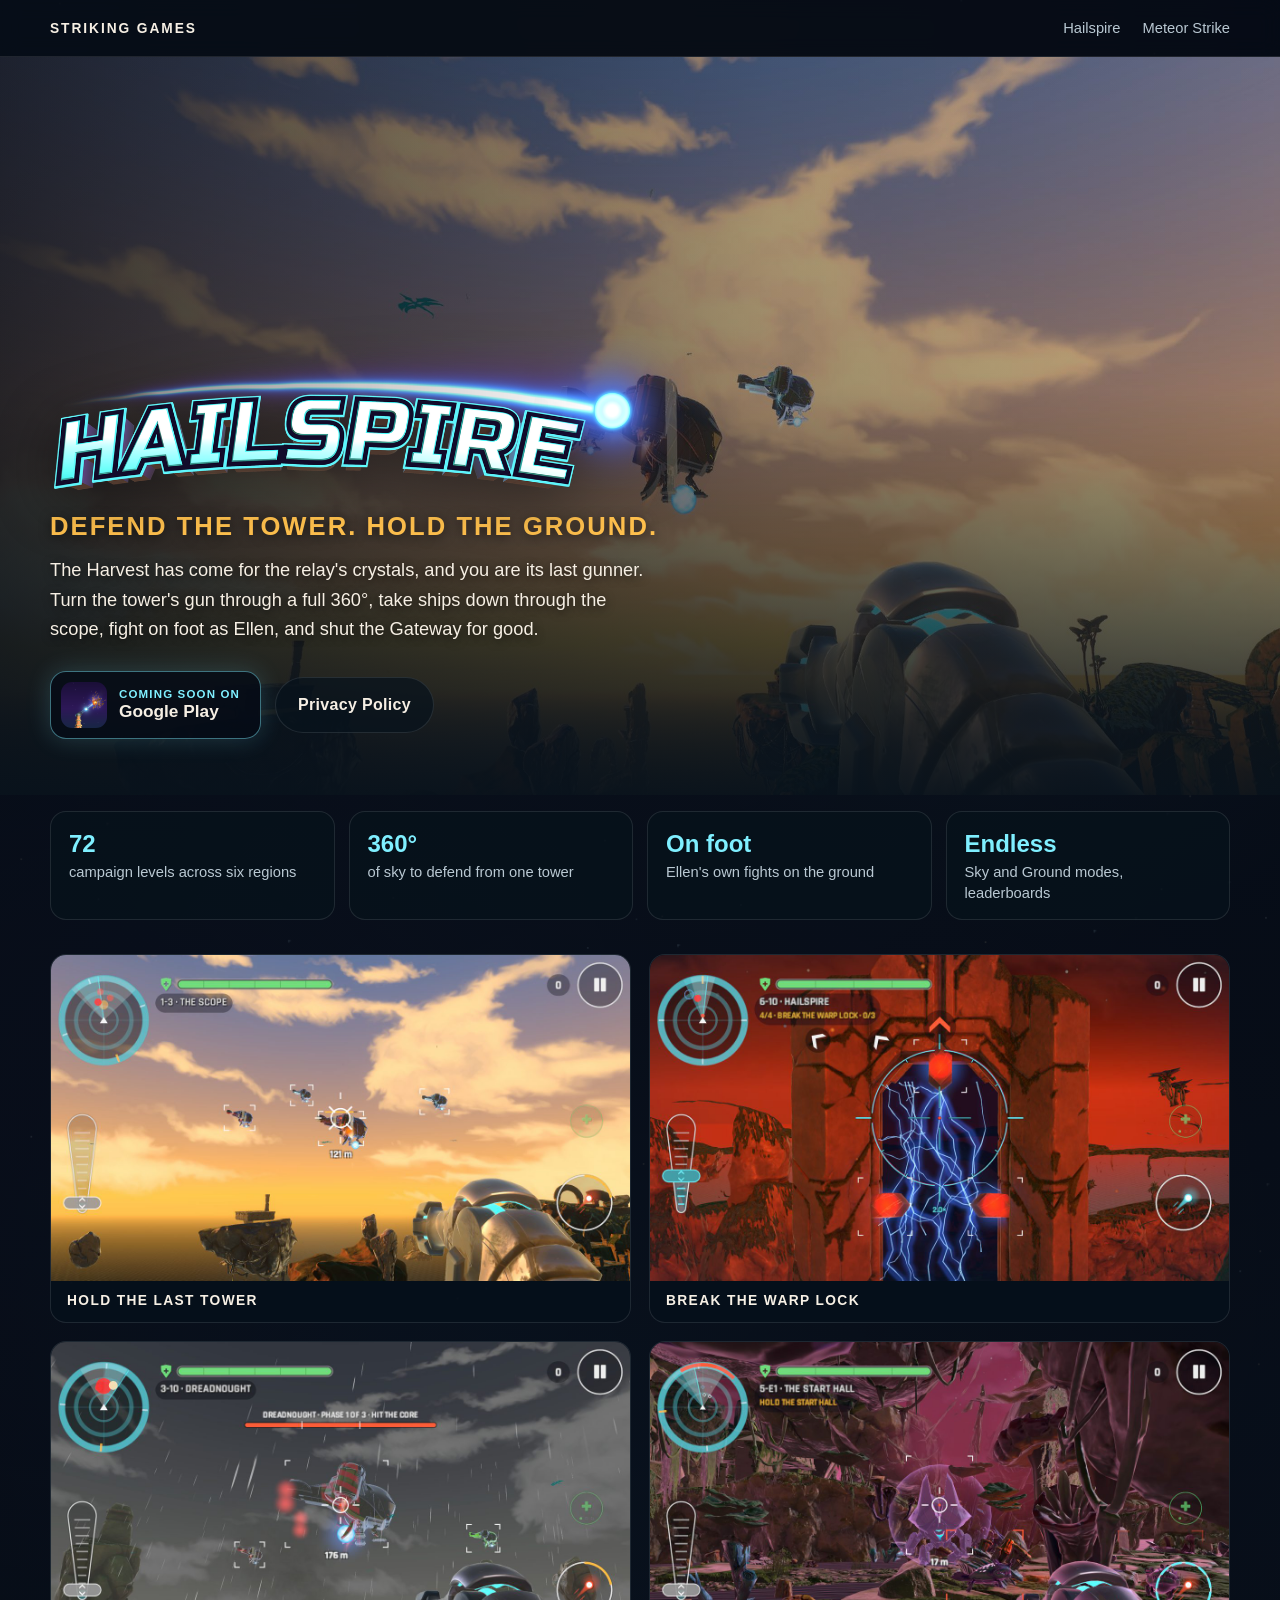
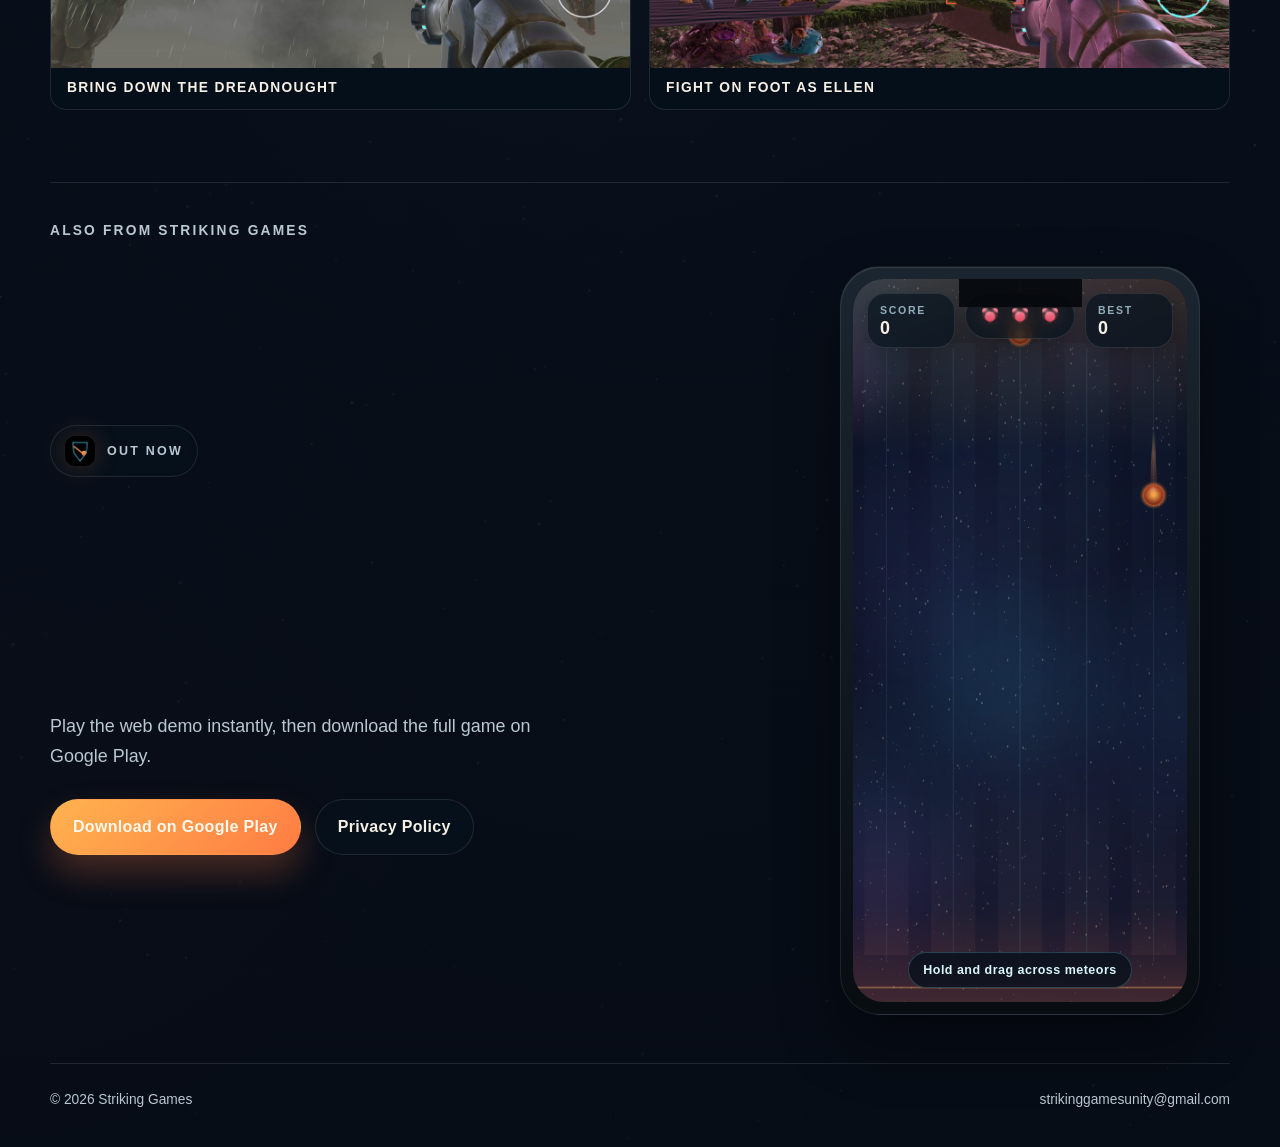
==== commit fbed6b7a: "Hailspire as the main game, coming soon on Google Play; Meteor Strike under Also from Striking Games" ====
--- a/index.html
+++ b/index.html
@@ -3,117 +3,175 @@
   <head>
     <meta charset="UTF-8" />
     <meta name="viewport" content="width=device-width, initial-scale=1" />
-    <title>Meteor Strike | Play Web Demo</title>
+    <title>Striking Games | Hailspire, coming soon</title>
     <meta
       name="description"
-      content="Play the Meteor Strike web demo in your browser, then download the full game on Google Play."
+      content="Hailspire, a 360° turret shooter from Striking Games, is coming soon to Google Play. Hold the last tower against the Harvest."
     />
     <meta name="theme-color" content="#08121c" />
+    <meta property="og:title" content="Hailspire: coming soon to Google Play" />
+    <meta property="og:description" content="Hold the last tower against the Harvest. A 360° turret shooter from Striking Games." />
+    <meta property="og:image" content="https://strikinggames.github.io/assets/hailspire_og.jpg" />
+    <meta property="og:type" content="website" />
+    <link rel="icon" type="image/png" href="assets/hailspire_icon.png" />
     <link rel="stylesheet" href="styles.css" />
   </head>
   <body>
-    <main class="page">
-      <section class="hero">
-        <section class="hero-copy" aria-label="Meteor Strike by Striking Games">
-          <header class="brand">
-            <div class="brand__studio">
-              <img
-                class="brand__mark"
-                src="assets/logo_meteor_strike_mark.png"
-                alt=""
-              />
-              <span>Striking Games</span>
-            </div>
+    <header class="studio-bar">
+      <div class="studio-bar__inner">
+        <span class="studio-bar__name">Striking Games</span>
+        <nav class="studio-bar__nav" aria-label="Games">
+          <a href="#hailspire">Hailspire</a>
+          <a href="#meteor-strike">Meteor Strike</a>
+        </nav>
+      </div>
+    </header>
 
-            <img
-              class="brand__logo"
-              src="assets/logo_meteor_strike.png"
-              alt="Meteor Strike"
-            />
-          </header>
+    <section class="hs-hero" id="hailspire" aria-label="Hailspire, coming soon">
+      <div class="hs-hero__inner">
+        <img class="hs-hero__logo" src="assets/hailspire_logo.png" alt="Hailspire" />
+        <p class="hs-hero__tagline"><span>Defend the tower.</span> <span>Hold the ground.</span></p>
+        <p class="hs-hero__lead">
+          The Harvest has come for the relay's crystals, and you are its last gunner. Turn the tower's gun through a
+          full 360°, take ships down through the scope, fight on foot as Ellen, and shut the Gateway for good.
+        </p>
+        <div class="hs-hero__actions">
+          <span class="hs-soon">
+            <img class="hs-soon__icon" src="assets/hailspire_icon.png" alt="" />
+            <span class="hs-soon__text"><small>Coming soon on</small>Google Play</span>
+          </span>
+          <a class="cta cta--secondary" href="https://strikinggames.github.io/hailspire-privacy/">Privacy Policy</a>
+        </div>
+      </div>
+    </section>
 
-          <p class="hero-copy__lead">
-            Play the web demo instantly, then download the full game on Google Play.
-          </p>
+    <main class="page page--stack">
+      <section class="hs-facts" aria-label="What is in Hailspire">
+        <div class="hs-fact"><strong>72</strong><span>campaign levels across six regions</span></div>
+        <div class="hs-fact"><strong>360°</strong><span>of sky to defend from one tower</span></div>
+        <div class="hs-fact"><strong>On foot</strong><span>Ellen's own fights on the ground</span></div>
+        <div class="hs-fact"><strong>Endless</strong><span>Sky and Ground modes, leaderboards</span></div>
+      </section>
 
-          <nav class="action-dock" aria-label="Primary actions">
-            <a
-              class="cta cta--primary"
-              href="https://play.google.com/store/apps/details?id=com.strikinggames.meteorstrike"
-              target="_blank"
-              rel="noreferrer"
-            >
-              Download on Google Play
-            </a>
-            <a
-              class="cta cta--secondary"
-              href="https://strikinggames.github.io/meteor-strike-privacy/"
-              target="_blank"
-              rel="noreferrer"
-            >
-              Privacy Policy
-            </a>
-          </nav>
-        </section>
+      <section class="hs-shots" aria-label="Hailspire screenshots">
+        <figure class="hs-shot">
+          <img src="assets/hailspire_shot_1.jpg" alt="The tower's gun aiming at incoming ships under a golden sky" loading="lazy" />
+          <figcaption>Hold the last tower</figcaption>
+        </figure>
+        <figure class="hs-shot">
+          <img src="assets/hailspire_shot_2.jpg" alt="Three red crystals and blue lightning holding the Gateway's door open" loading="lazy" />
+          <figcaption>Break the warp lock</figcaption>
+        </figure>
+        <figure class="hs-shot">
+          <img src="assets/hailspire_shot_3.jpg" alt="The Dreadnought flying through a storm" loading="lazy" />
+          <figcaption>Bring down the Dreadnought</figcaption>
+        </figure>
+        <figure class="hs-shot">
+          <img src="assets/hailspire_shot_4.jpg" alt="Ellen on foot, facing creatures in a temple hall" loading="lazy" />
+          <figcaption>Fight on foot as Ellen</figcaption>
+        </figure>
+      </section>
 
-        <section class="play-area" aria-label="Meteor Strike web demo">
-          <div class="phone-frame">
-            <div class="phone-screen">
-              <div class="game-shell" data-game-root>
-                <canvas
-                  class="game-canvas"
-                  data-game-canvas
-                  width="540"
-                  height="1170"
-                  aria-label="Playable Meteor Strike web demo"
-                ></canvas>
+      <section class="also" id="meteor-strike" aria-label="Also from Striking Games">
+        <h2 class="also__title">Also from Striking Games</h2>
+        <section class="hero">
+          <section class="hero-copy" aria-label="Meteor Strike by Striking Games">
+            <header class="brand">
+              <div class="brand__studio">
+                <img class="brand__mark" src="assets/logo_meteor_strike_mark.png" alt="" />
+                <span>Out now</span>
+              </div>
+              <img class="brand__logo" src="assets/logo_meteor_strike.png" alt="Meteor Strike" />
+            </header>
 
-                <div class="game-ui">
-                  <div class="hud-row">
-                    <div class="hud-chip">
-                      <span class="hud-label">Score</span>
-                      <strong data-game-score>0</strong>
+            <p class="hero-copy__lead">
+              Play the web demo instantly, then download the full game on Google Play.
+            </p>
+
+            <nav class="action-dock" aria-label="Meteor Strike actions">
+              <a
+                class="cta cta--primary"
+                href="https://play.google.com/store/apps/details?id=com.strikinggames.meteorstrike"
+                target="_blank"
+                rel="noreferrer"
+              >
+                Download on Google Play
+              </a>
+              <a
+                class="cta cta--secondary"
+                href="https://strikinggames.github.io/meteor-strike-privacy/"
+                target="_blank"
+                rel="noreferrer"
+              >
+                Privacy Policy
+              </a>
+            </nav>
+          </section>
+
+          <section class="play-area" aria-label="Meteor Strike web demo">
+            <div class="phone-frame">
+              <div class="phone-screen">
+                <div class="game-shell" data-game-root>
+                  <canvas
+                    class="game-canvas"
+                    data-game-canvas
+                    width="540"
+                    height="1170"
+                    aria-label="Playable Meteor Strike web demo"
+                  ></canvas>
+
+                  <div class="game-ui">
+                    <div class="hud-row">
+                      <div class="hud-chip">
+                        <span class="hud-label">Score</span>
+                        <strong data-game-score>0</strong>
+                      </div>
+
+                      <div class="hud-lives" aria-label="Lives remaining">
+                        <img class="game-heart" src="assets/icon_heart.png" alt="" />
+                        <img class="game-heart" src="assets/icon_heart.png" alt="" />
+                        <img class="game-heart" src="assets/icon_heart.png" alt="" />
+                      </div>
+
+                      <div class="hud-chip">
+                        <span class="hud-label">Best</span>
+                        <strong data-game-best>0</strong>
+                      </div>
                     </div>
 
-                    <div class="hud-lives" aria-label="Lives remaining">
-                      <img class="game-heart" src="assets/icon_heart.png" alt="" />
-                      <img class="game-heart" src="assets/icon_heart.png" alt="" />
-                      <img class="game-heart" src="assets/icon_heart.png" alt="" />
+                    <div class="game-tip" data-game-tip>Hold and drag across meteors</div>
+
+                    <div class="game-overlay" data-game-menu>
+                      <div class="overlay-card">
+                        <p class="overlay-kicker">Loading Demo</p>
+                        <h1 class="overlay-title">Meteor Strike</h1>
+                        <p class="overlay-copy">Play in the browser, then grab the full version below.</p>
+                        <button class="game-button" data-game-start type="button">Loading...</button>
+                      </div>
                     </div>
 
-                    <div class="hud-chip">
-                      <span class="hud-label">Best</span>
-                      <strong data-game-best>0</strong>
-                    </div>
-                  </div>
-
-                  <div class="game-tip" data-game-tip>Hold and drag across meteors</div>
-
-                  <div class="game-overlay" data-game-menu>
-                    <div class="overlay-card">
-                      <p class="overlay-kicker">Loading Demo</p>
-                      <h1 class="overlay-title">Meteor Strike</h1>
-                      <p class="overlay-copy">Play in the browser, then grab the full version below.</p>
-                      <button class="game-button" data-game-start type="button">Loading...</button>
-                    </div>
-                  </div>
-
-                  <div class="game-overlay" data-game-over hidden>
-                    <div class="overlay-card">
-                      <p class="overlay-kicker">Run Over</p>
-                      <p class="overlay-score" data-game-final-score>Final Score 0</p>
-                      <p class="overlay-best" data-game-best-line>Best 0</p>
-                      <button class="game-button" data-game-retry type="button">Play Again</button>
+                    <div class="game-overlay" data-game-over hidden>
+                      <div class="overlay-card">
+                        <p class="overlay-kicker">Run Over</p>
+                        <p class="overlay-score" data-game-final-score>Final Score 0</p>
+                        <p class="overlay-best" data-game-best-line>Best 0</p>
+                        <button class="game-button" data-game-retry type="button">Play Again</button>
+                      </div>
                     </div>
                   </div>
                 </div>
               </div>
             </div>
-          </div>
+          </section>
         </section>
       </section>
     </main>
 
+    <footer class="studio-foot">
+      <span>© 2026 Striking Games</span>
+      <a href="mailto:strikinggamesunity@gmail.com">strikinggamesunity@gmail.com</a>
+    </footer>
+
     <script src="demo.js"></script>
   </body>
 </html>
--- a/styles.css
+++ b/styles.css
@@ -507,3 +507,282 @@
     font-size: 0.92rem;
   }
 }
+
+/* ---------- Hailspire, the studio's main game (coming soon) ---------- */
+
+:root {
+  --hs-cyan: #7fefff;
+  --hs-amber: #ffc04d;
+  --hs-night: #0b1424;
+}
+
+.studio-bar {
+  position: sticky;
+  top: 0;
+  z-index: 10;
+  background: rgba(6, 12, 22, 0.72);
+  backdrop-filter: blur(10px);
+  border-bottom: 1px solid var(--line);
+}
+
+.studio-bar__inner {
+  width: min(calc(100% - 32px), 1180px);
+  margin: 0 auto;
+  height: 56px;
+  display: flex;
+  align-items: center;
+  justify-content: space-between;
+}
+
+.studio-bar__name {
+  font-weight: 700;
+  letter-spacing: 0.14em;
+  text-transform: uppercase;
+  font-size: 0.86rem;
+}
+
+.studio-bar__nav {
+  display: flex;
+  gap: 22px;
+  font-size: 0.92rem;
+  color: var(--text-soft);
+}
+
+.studio-bar__nav a:hover,
+.studio-bar__nav a:focus-visible {
+  color: var(--text-main);
+}
+
+.hs-hero {
+  position: relative;
+  min-height: min(82vh, 760px);
+  display: flex;
+  align-items: flex-end;
+  background:
+    linear-gradient(180deg, rgba(6, 12, 22, 0.15) 0%, rgba(6, 12, 22, 0.25) 45%, rgba(8, 18, 28, 0.96) 100%),
+    linear-gradient(90deg, rgba(6, 12, 22, 0.78) 0%, rgba(6, 12, 22, 0.2) 60%, rgba(6, 12, 22, 0) 100%),
+    url("assets/hailspire_hero.jpg") center 40% / cover no-repeat;
+}
+
+.hs-hero__inner {
+  width: min(calc(100% - 32px), 1180px);
+  margin: 0 auto;
+  padding: 120px 0 56px;
+}
+
+.hs-hero__logo {
+  width: min(640px, 92%);
+  filter: drop-shadow(0 10px 30px rgba(0, 0, 0, 0.45));
+}
+
+.hs-hero__tagline {
+  margin: 18px 0 0;
+  font-size: clamp(1.2rem, 2.4vw, 1.6rem);
+  font-weight: 700;
+  letter-spacing: 0.08em;
+  text-transform: uppercase;
+  color: var(--hs-amber);
+  text-shadow: 0 2px 12px rgba(0, 0, 0, 0.6);
+}
+
+.hs-hero__tagline span {
+  display: inline-block;
+}
+
+.hs-hero__lead {
+  max-width: 600px;
+  margin: 14px 0 0;
+  font-size: clamp(1rem, 1.6vw, 1.14rem);
+  line-height: 1.6;
+  color: var(--text-main);
+  text-shadow: 0 2px 10px rgba(0, 0, 0, 0.7);
+}
+
+.hs-hero__actions {
+  margin-top: 28px;
+  display: flex;
+  flex-wrap: wrap;
+  align-items: center;
+  gap: 14px;
+}
+
+.hs-soon {
+  display: inline-flex;
+  align-items: center;
+  gap: 12px;
+  padding: 10px 20px 10px 10px;
+  border-radius: 16px;
+  background: rgba(6, 12, 22, 0.82);
+  border: 1px solid rgba(127, 239, 255, 0.45);
+  box-shadow: 0 0 24px rgba(127, 239, 255, 0.18);
+}
+
+.hs-soon__icon {
+  width: 46px;
+  height: 46px;
+  border-radius: 11px;
+}
+
+.hs-soon__text {
+  display: flex;
+  flex-direction: column;
+  font-weight: 700;
+  font-size: 1.08rem;
+  line-height: 1.15;
+}
+
+.hs-soon__text small {
+  font-weight: 600;
+  font-size: 0.72rem;
+  letter-spacing: 0.1em;
+  text-transform: uppercase;
+  color: var(--hs-cyan);
+}
+
+.page--stack {
+  display: block;
+  min-height: auto;
+  padding-top: 8px;
+}
+
+.hs-facts {
+  display: grid;
+  grid-template-columns: repeat(4, minmax(0, 1fr));
+  gap: 14px;
+  margin: 8px 0 34px;
+}
+
+.hs-fact {
+  padding: 18px 18px 16px;
+  border-radius: 16px;
+  background: var(--panel);
+  border: 1px solid var(--line);
+}
+
+.hs-fact strong {
+  display: block;
+  font-size: 1.5rem;
+  color: var(--hs-cyan);
+}
+
+.hs-fact span {
+  display: block;
+  margin-top: 4px;
+  font-size: 0.92rem;
+  color: var(--text-soft);
+  line-height: 1.4;
+}
+
+.hs-shots {
+  display: grid;
+  grid-template-columns: repeat(2, minmax(0, 1fr));
+  gap: 18px;
+}
+
+.hs-shot {
+  margin: 0;
+  border-radius: 16px;
+  overflow: hidden;
+  background: var(--panel-strong);
+  border: 1px solid var(--line);
+}
+
+.hs-shot img {
+  width: 100%;
+  aspect-ratio: 16 / 9;
+  object-fit: cover;
+}
+
+.hs-shot figcaption {
+  padding: 12px 16px 14px;
+  font-weight: 700;
+  font-size: 0.86rem;
+  letter-spacing: 0.1em;
+  text-transform: uppercase;
+}
+
+.also {
+  margin-top: 72px;
+  padding-top: 40px;
+  border-top: 1px solid var(--line);
+}
+
+.also__title {
+  margin: 0 0 28px;
+  font-size: 0.86rem;
+  letter-spacing: 0.16em;
+  text-transform: uppercase;
+  color: var(--text-soft);
+}
+
+.studio-foot {
+  width: min(calc(100% - 32px), 1180px);
+  margin: 0 auto;
+  padding: 28px 0 40px;
+  display: flex;
+  flex-wrap: wrap;
+  justify-content: space-between;
+  gap: 10px;
+  font-size: 0.86rem;
+  color: var(--text-soft);
+  border-top: 1px solid var(--line);
+}
+
+@media (max-width: 860px) {
+  .hs-facts {
+    grid-template-columns: repeat(2, minmax(0, 1fr));
+  }
+
+  .hs-shots {
+    grid-template-columns: 1fr;
+  }
+
+  .hs-hero__inner {
+    padding: 96px 0 40px;
+  }
+
+  .studio-bar__nav {
+    gap: 14px;
+    font-size: 0.84rem;
+  }
+
+  /* Meteor Strike is the second game here: its words before its demo, and its buttons stay in the section
+     instead of the fixed bar the page had when it was the only game. */
+  .page--stack {
+    padding-bottom: 24px;
+  }
+
+  .also .hero-copy {
+    order: 1;
+  }
+
+  .also .play-area {
+    order: 2;
+  }
+
+  .also .brand {
+    justify-items: center;
+  }
+
+  .also .phone-frame {
+    width: min(100%, 340px);
+  }
+
+  .also .action-dock {
+    position: static;
+    display: flex;
+    flex-wrap: wrap;
+    justify-content: center;
+    gap: 10px;
+    margin-top: 20px;
+    padding: 0;
+    border: 0;
+    background: none;
+    backdrop-filter: none;
+    box-shadow: none;
+  }
+
+  .also .cta {
+    white-space: nowrap;
+  }
+}
